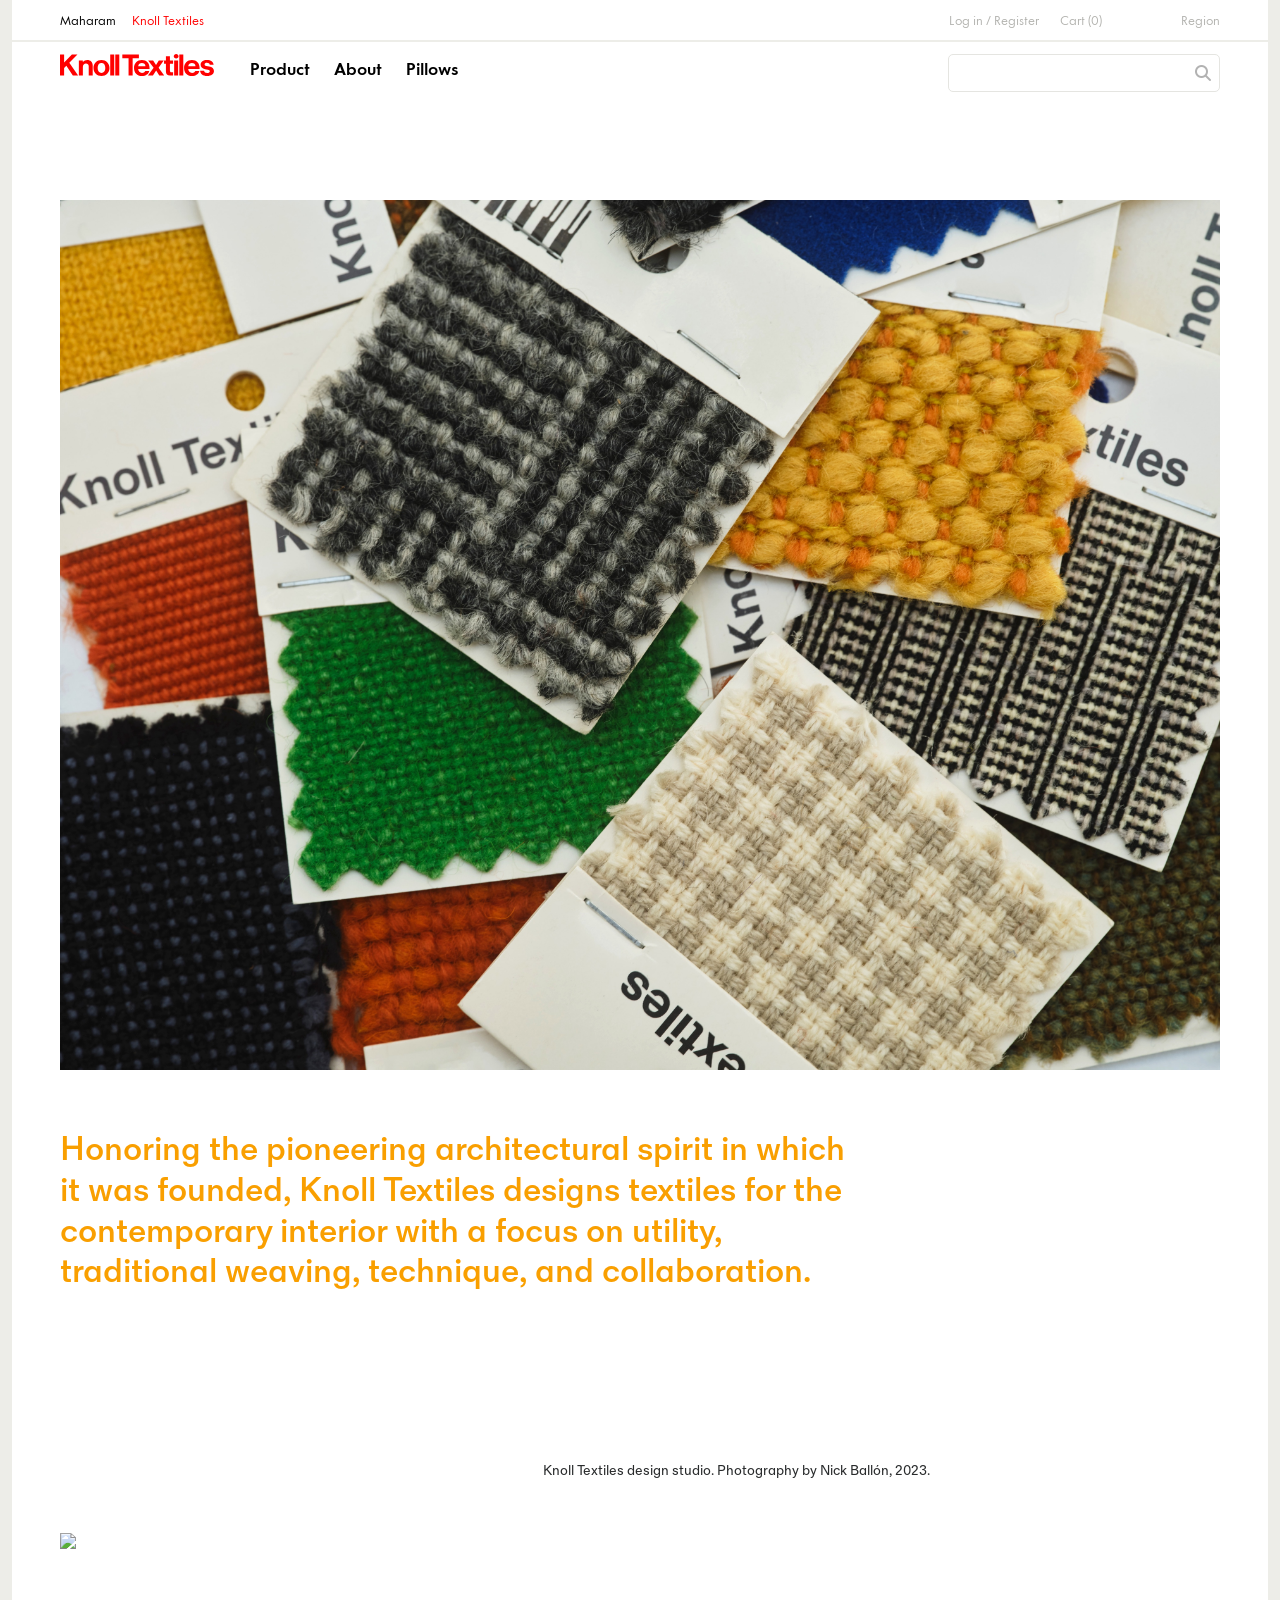
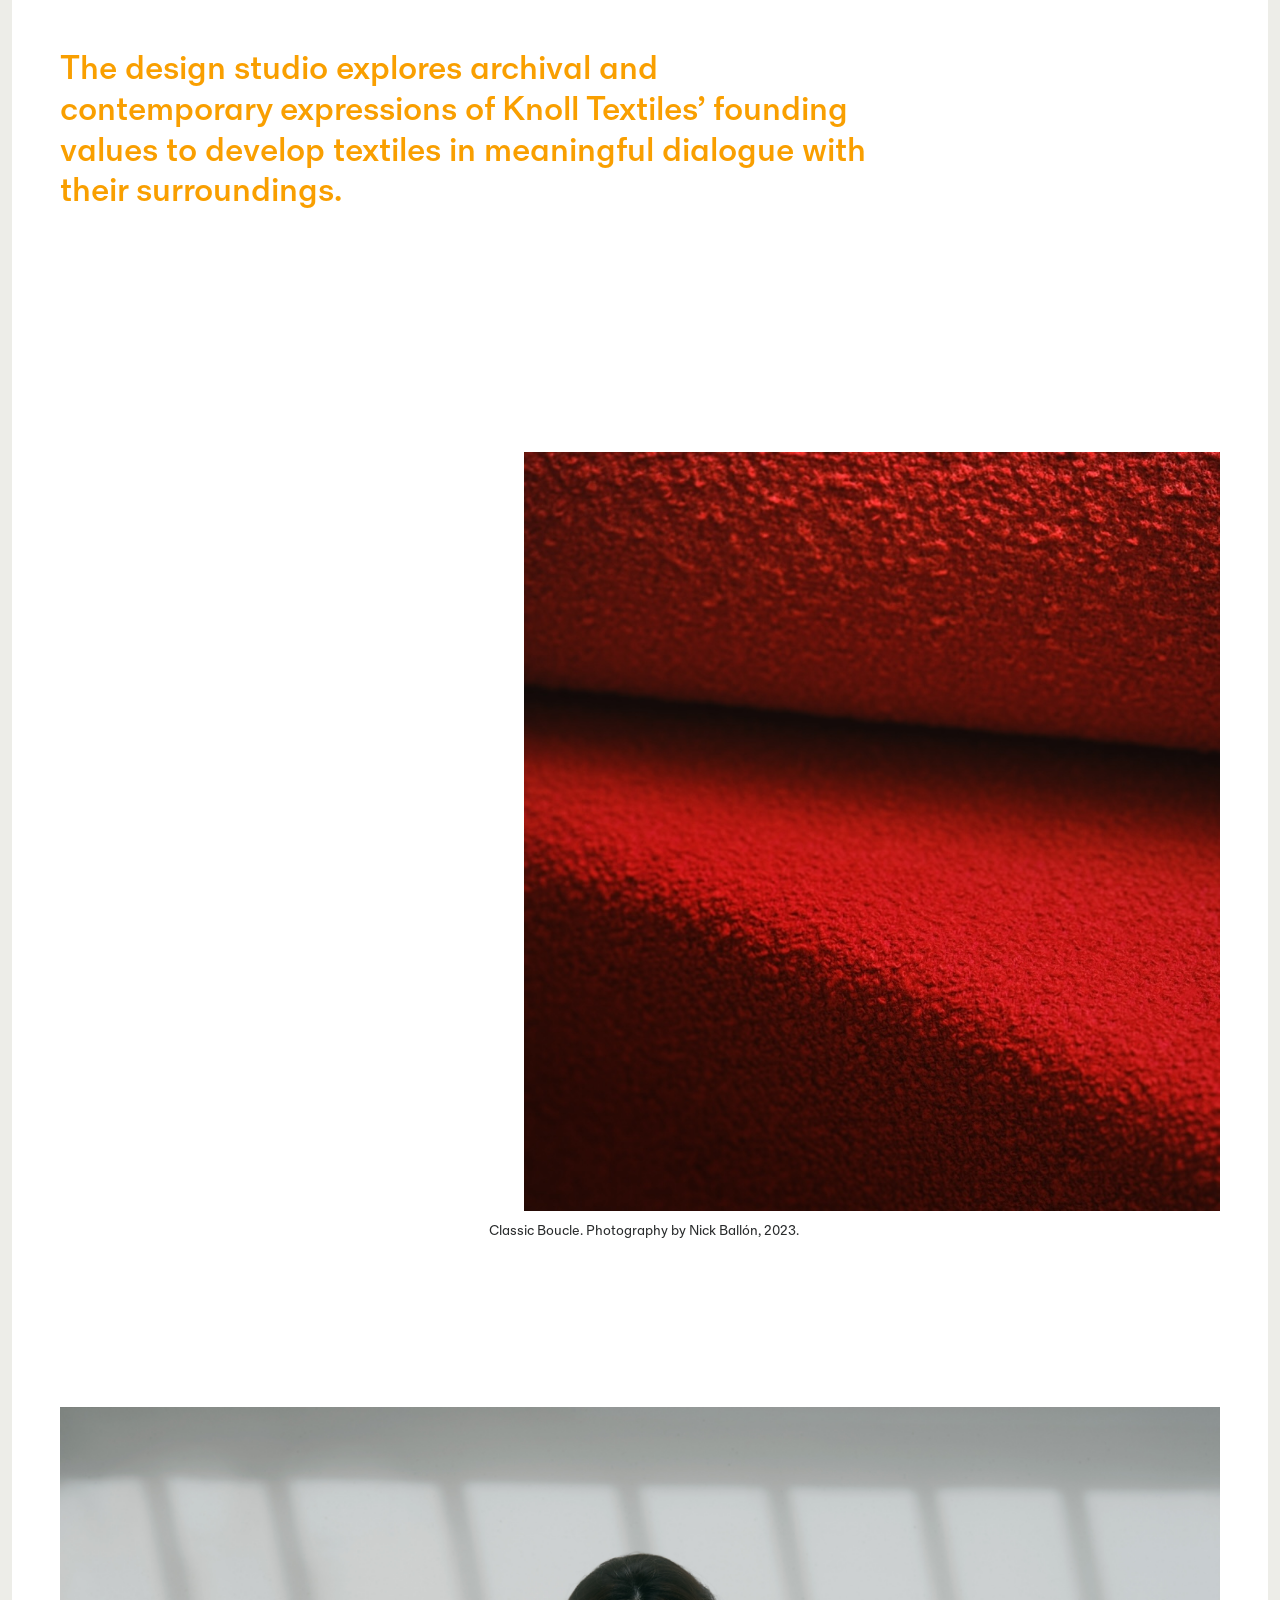
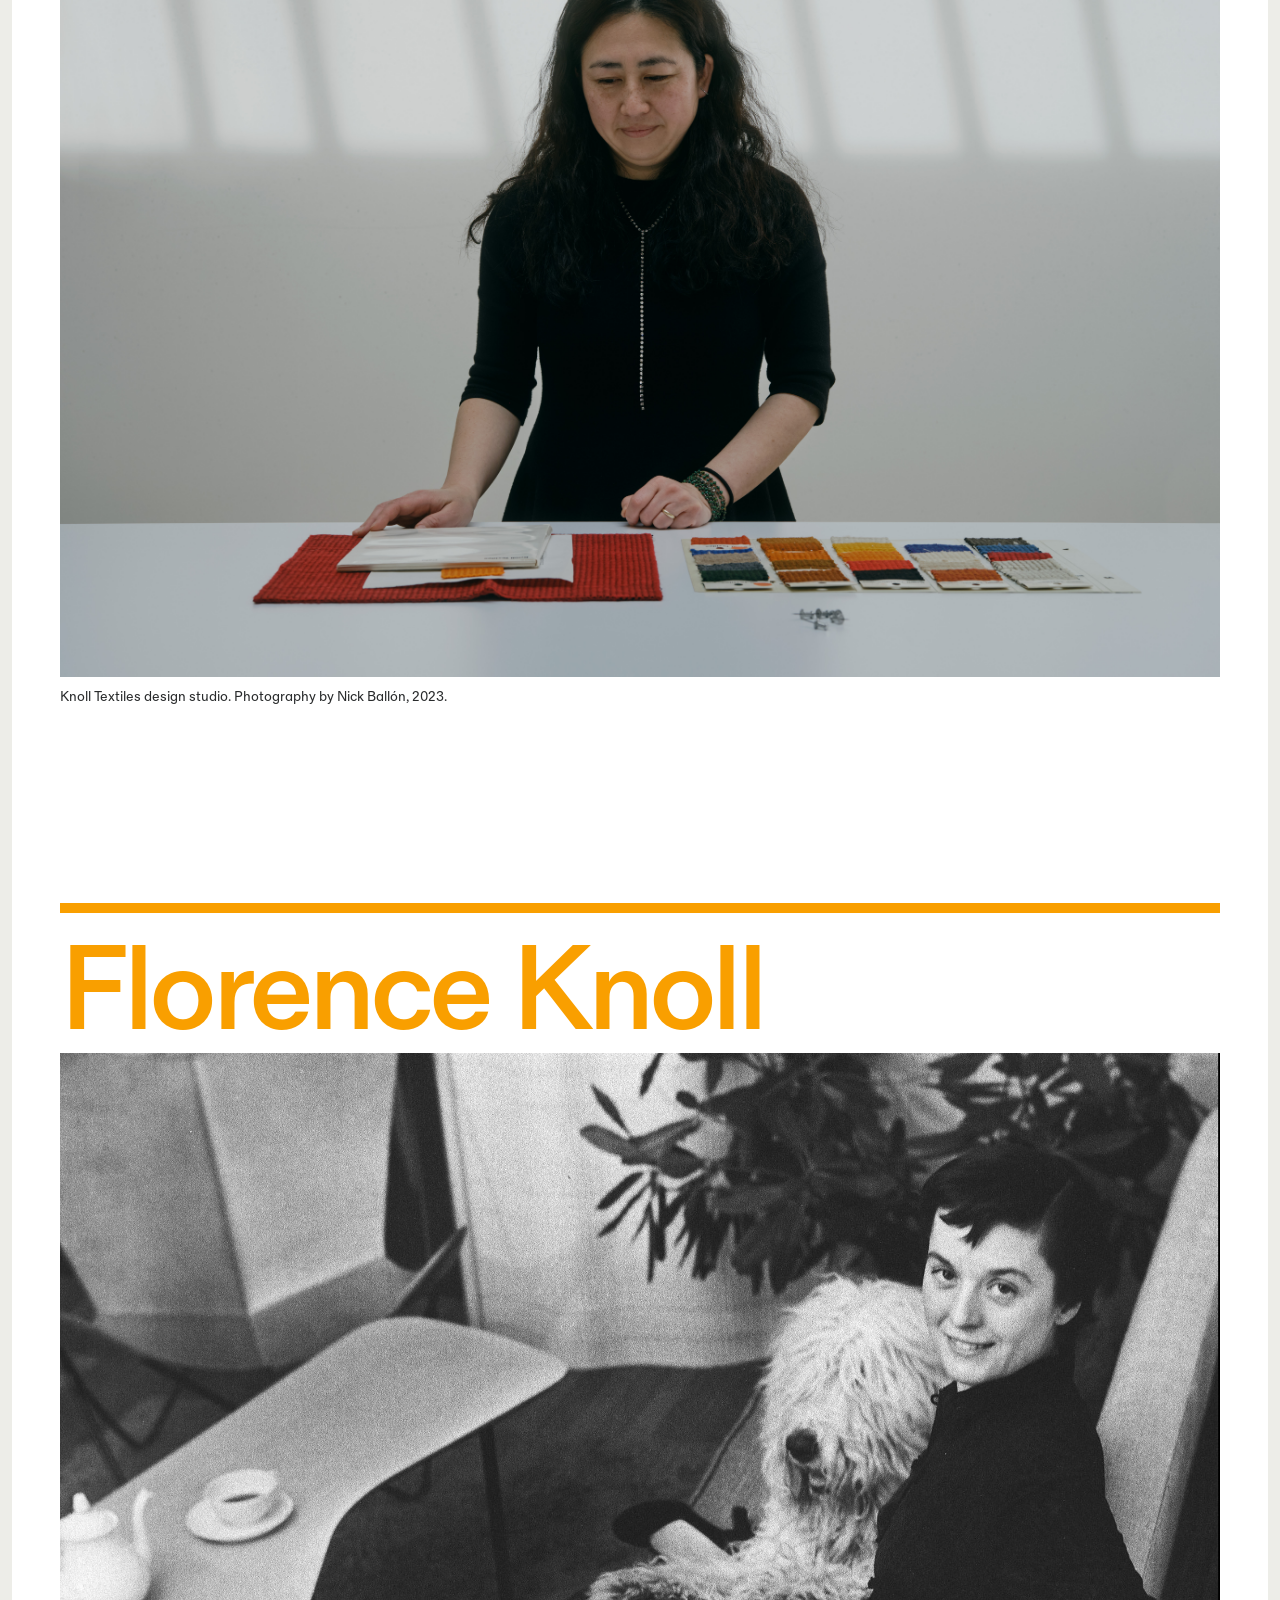
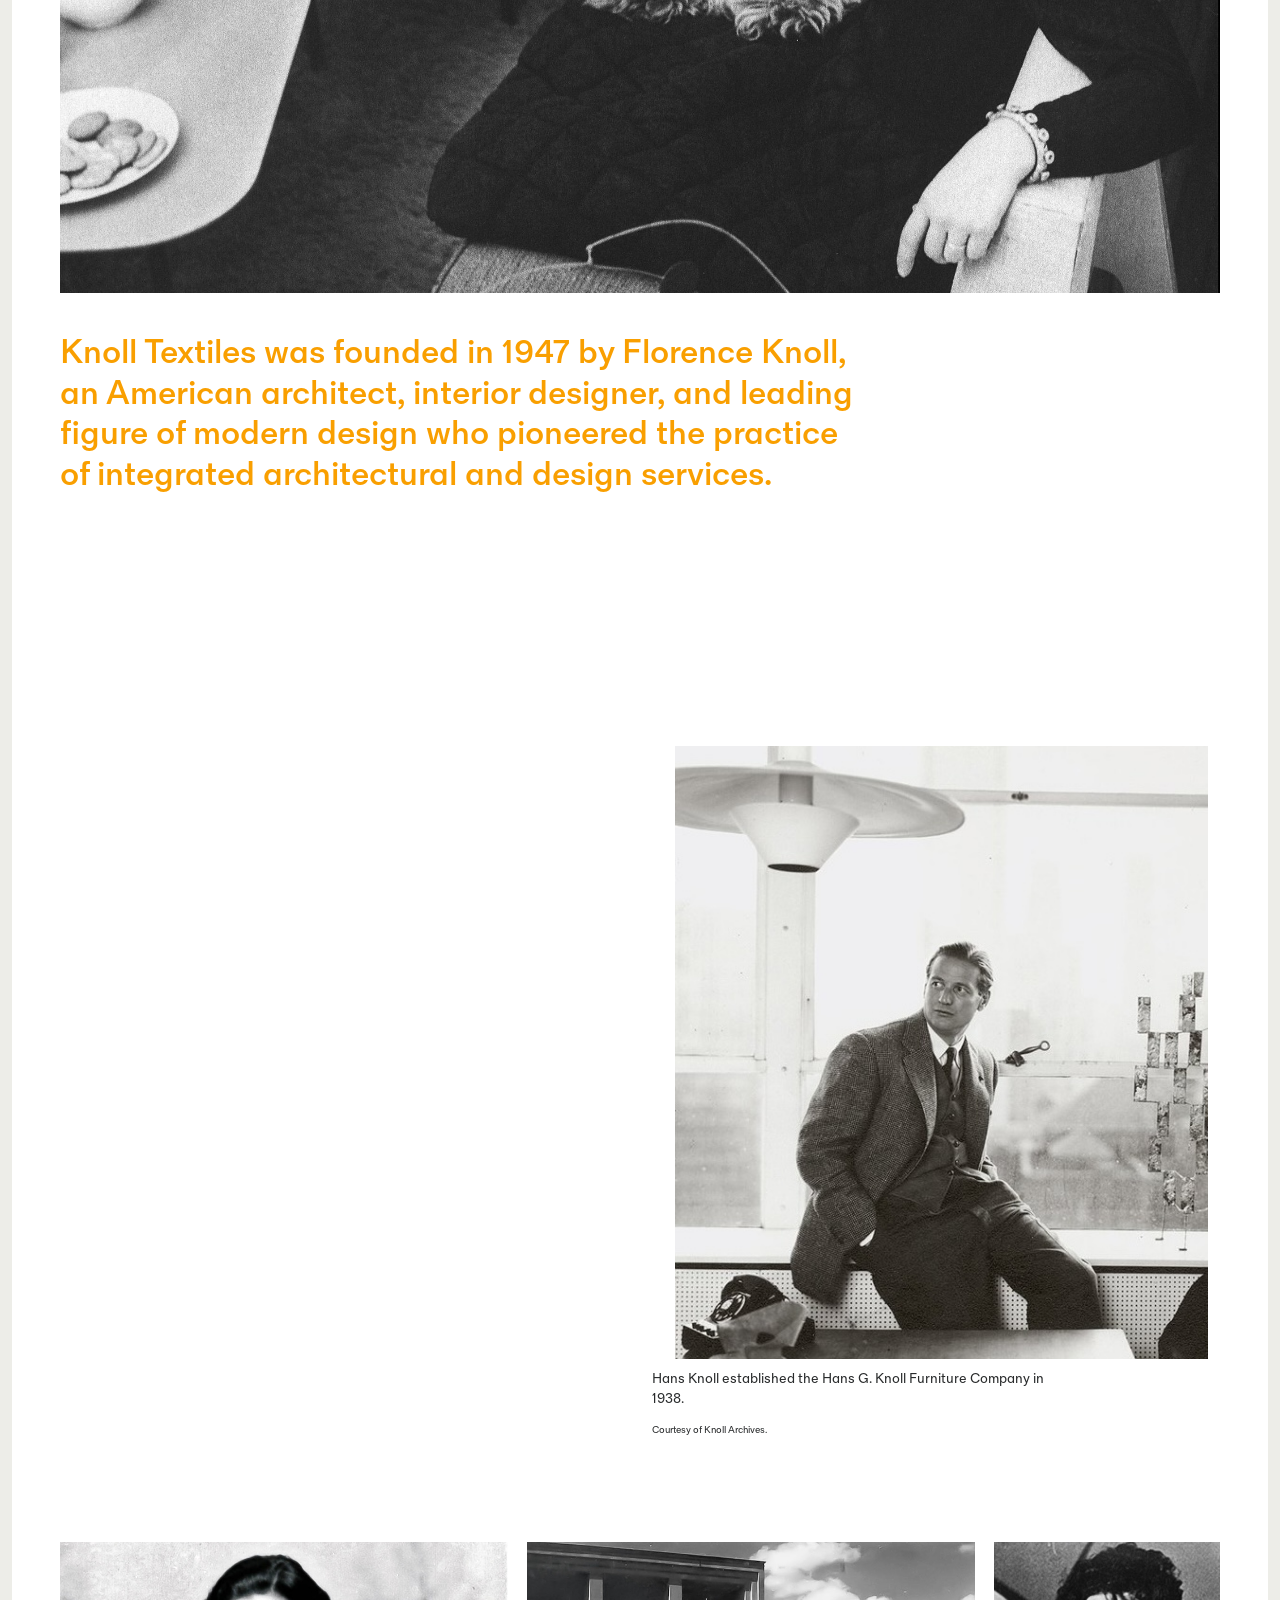
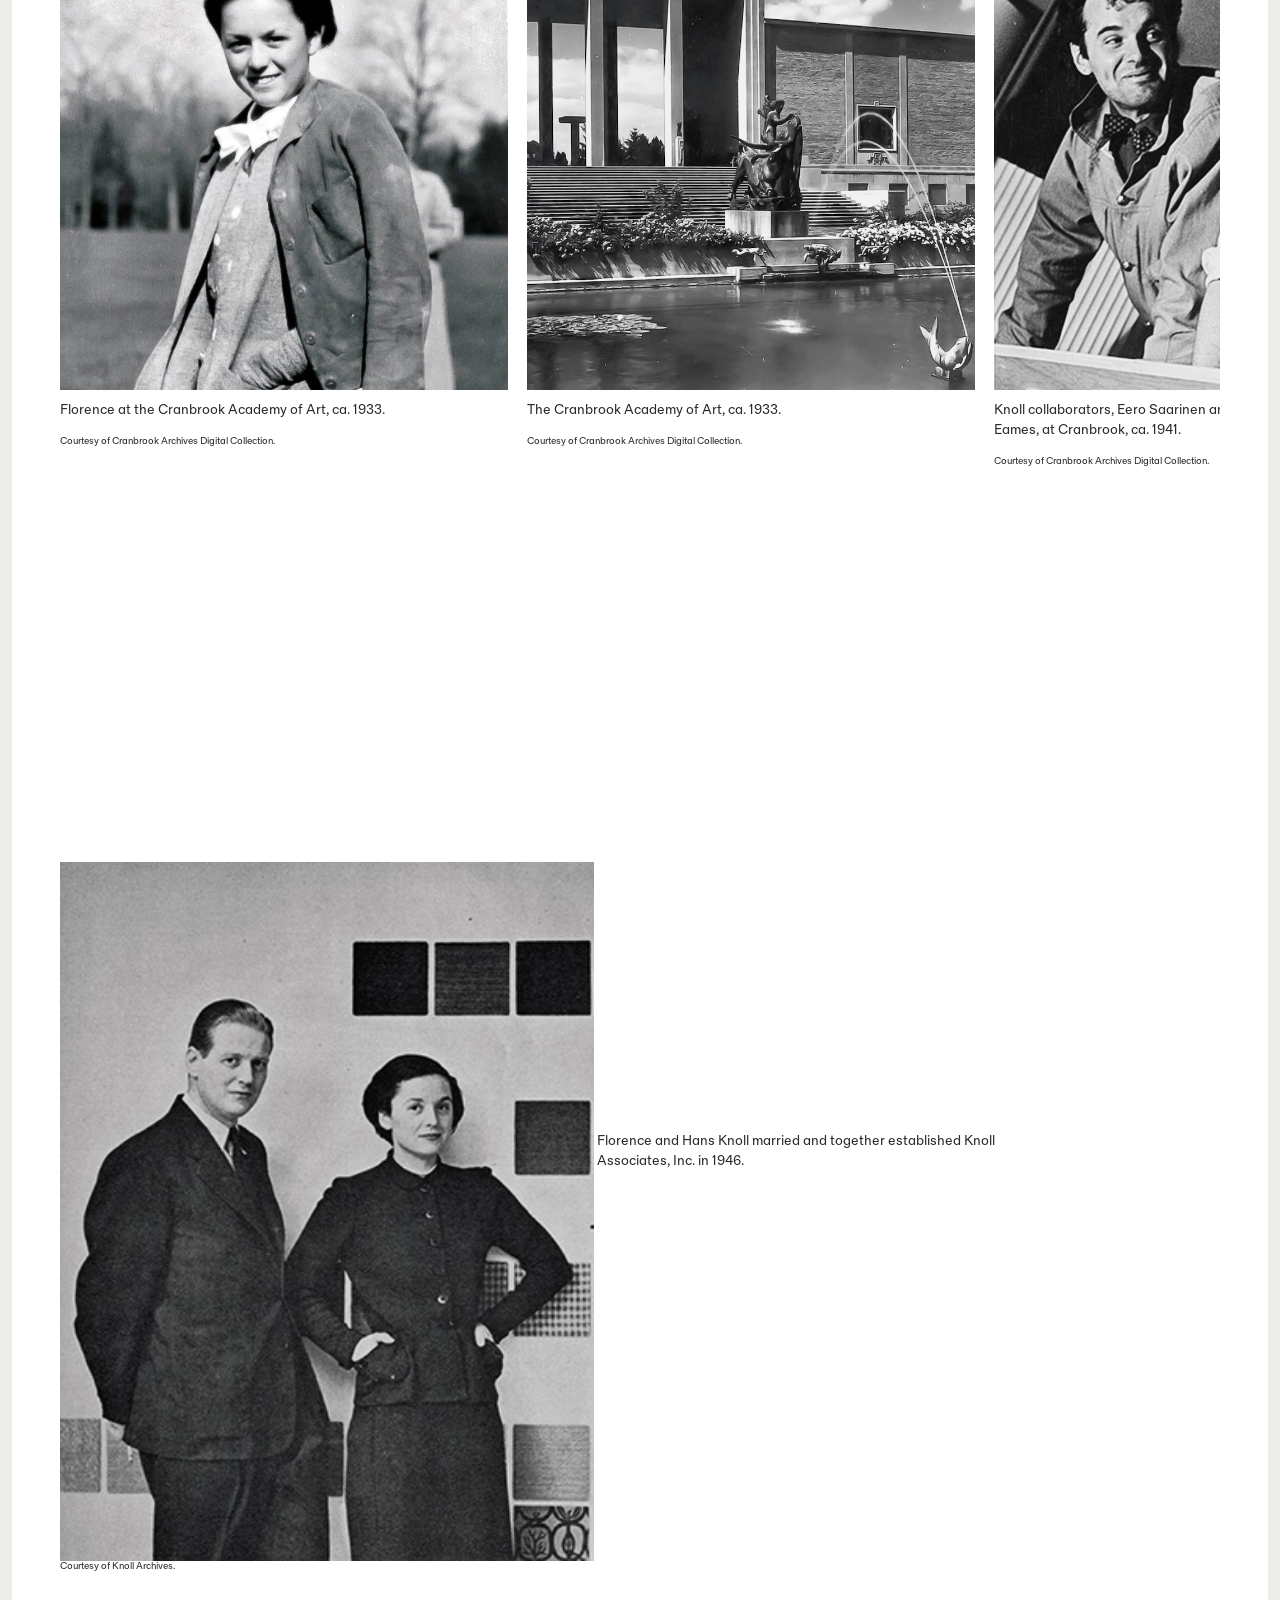
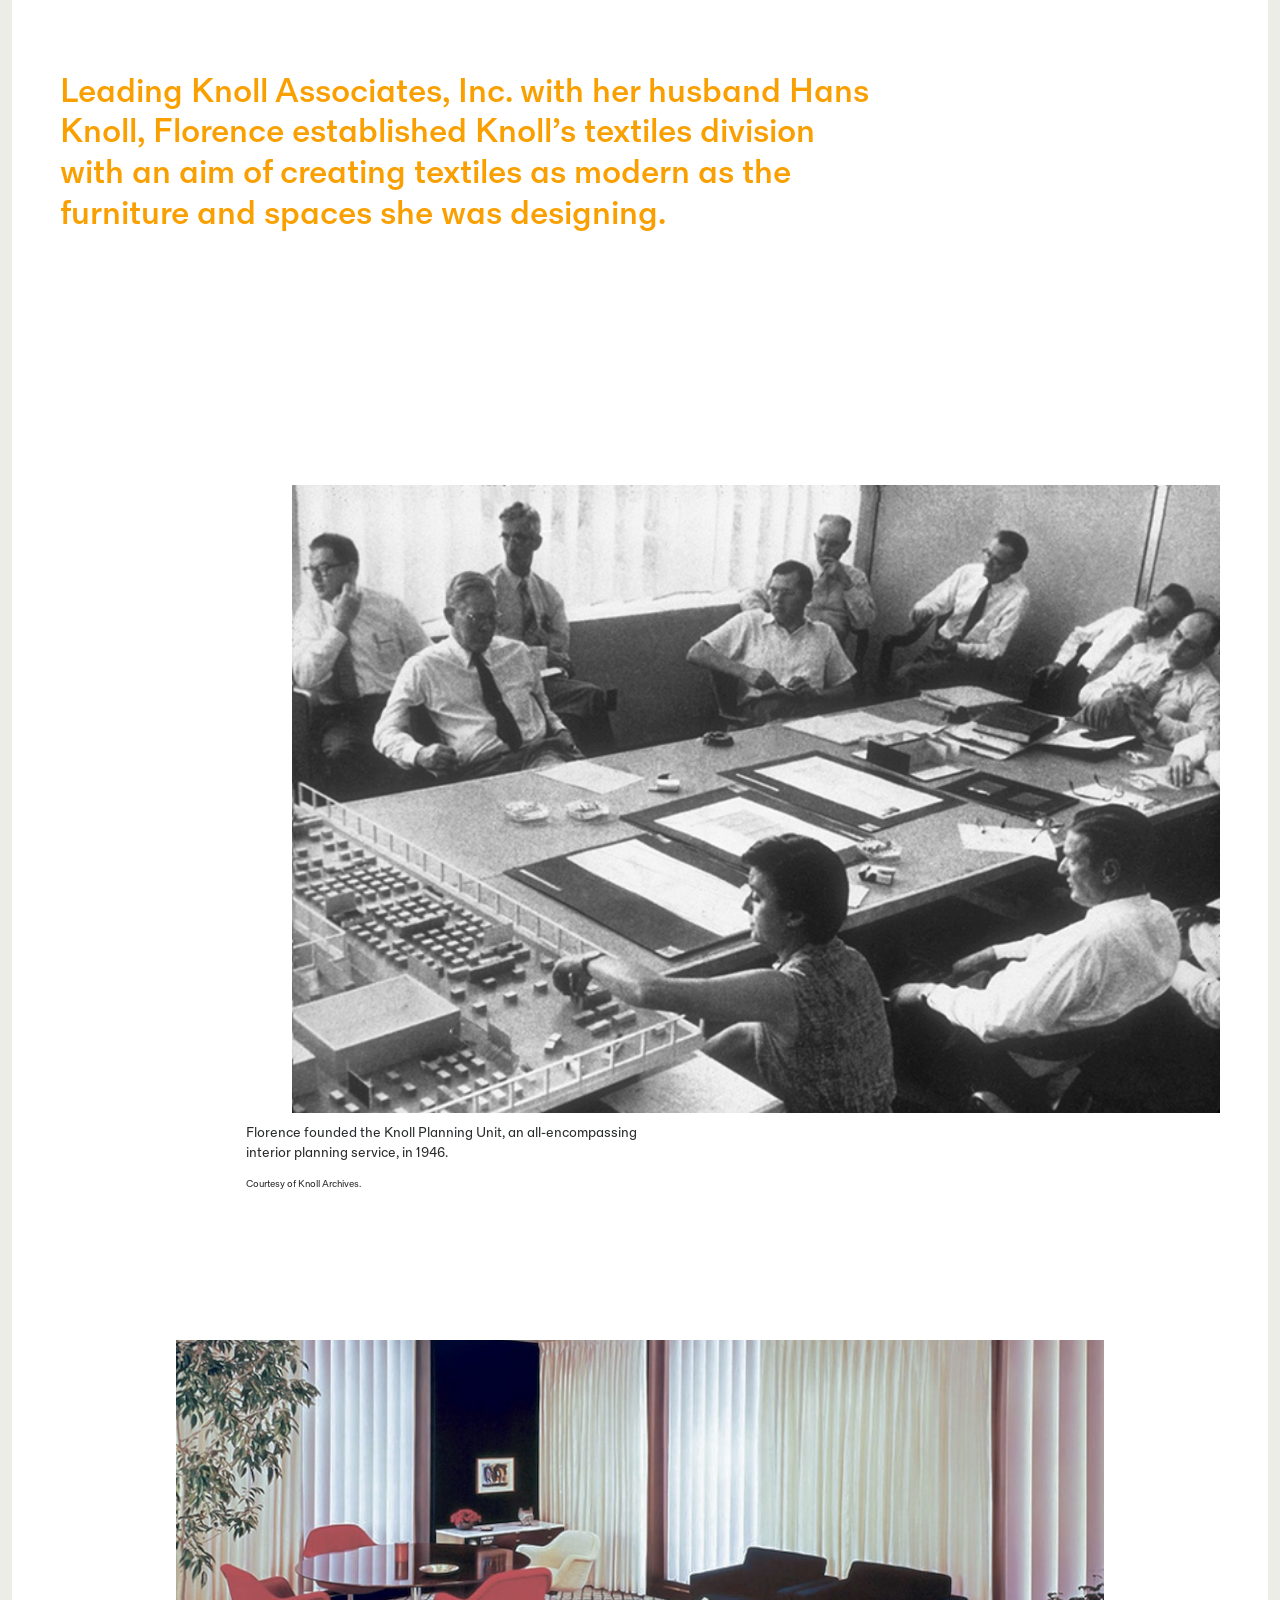
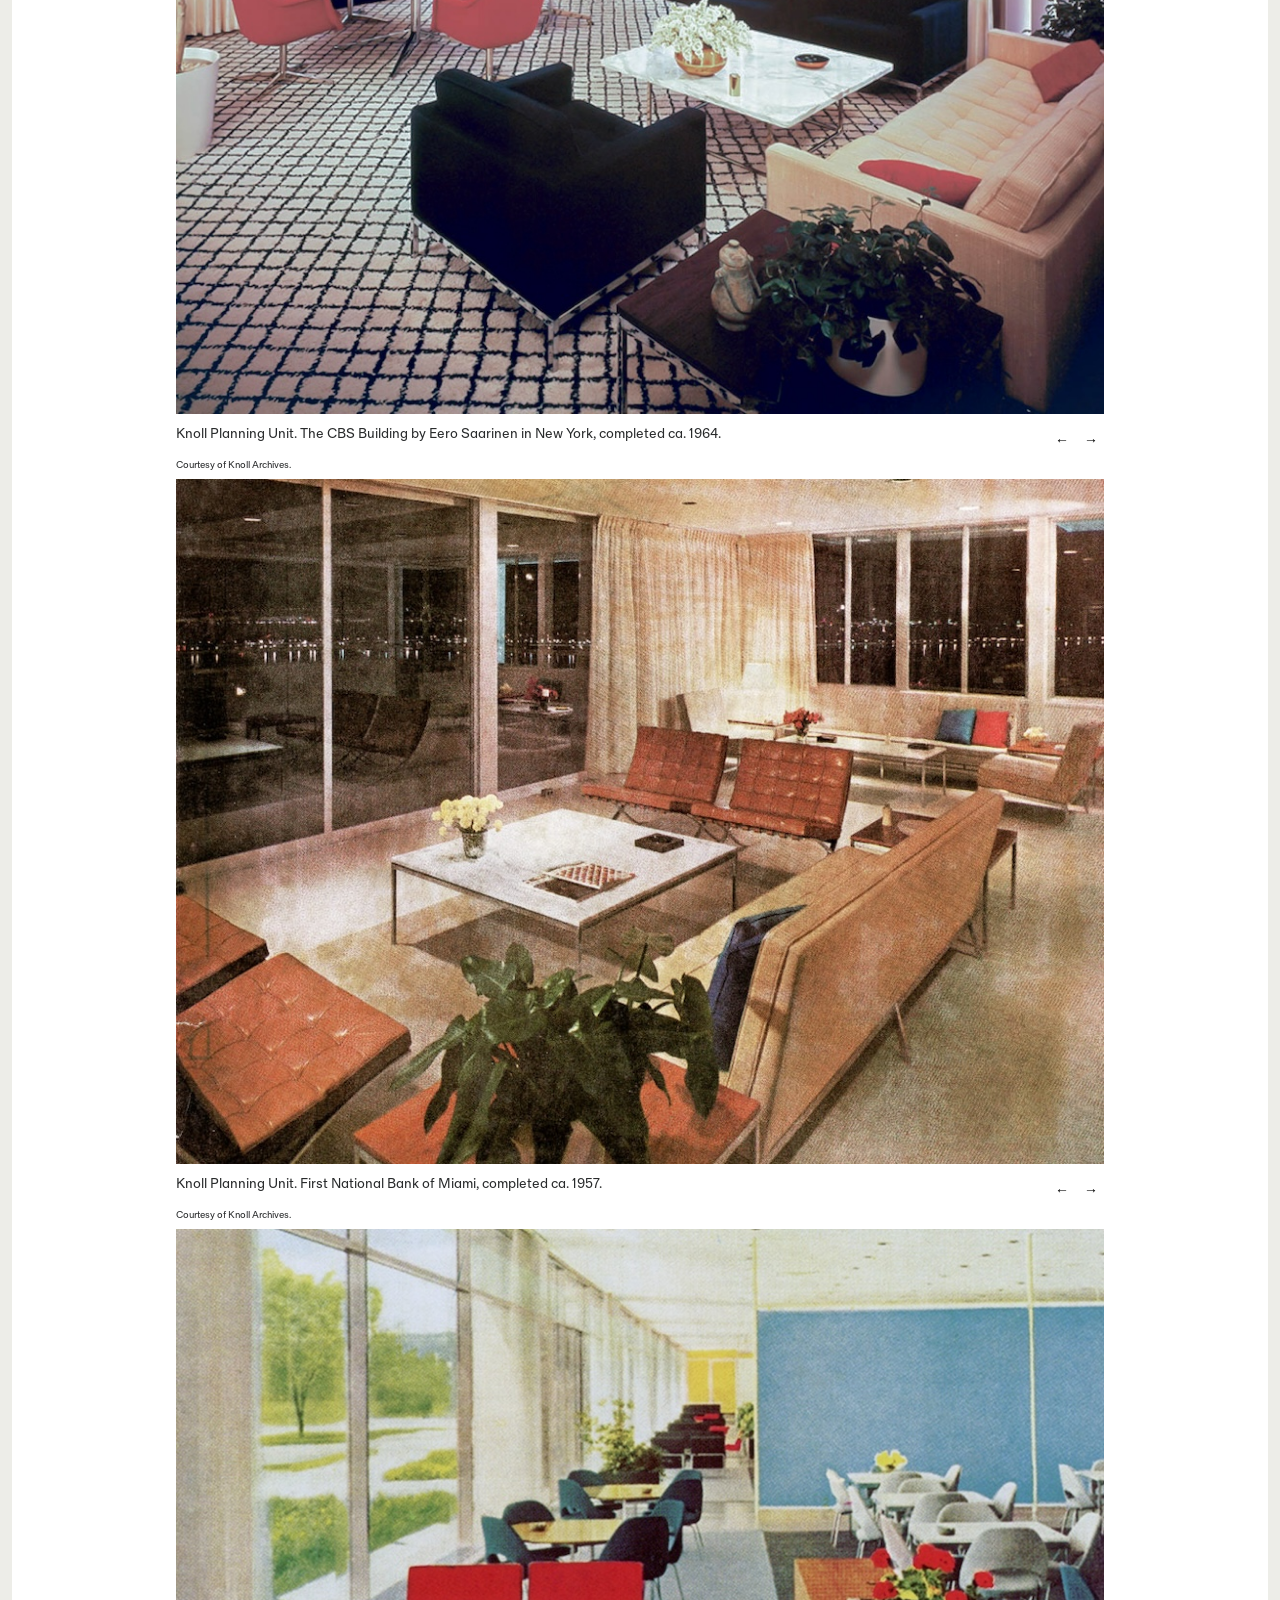
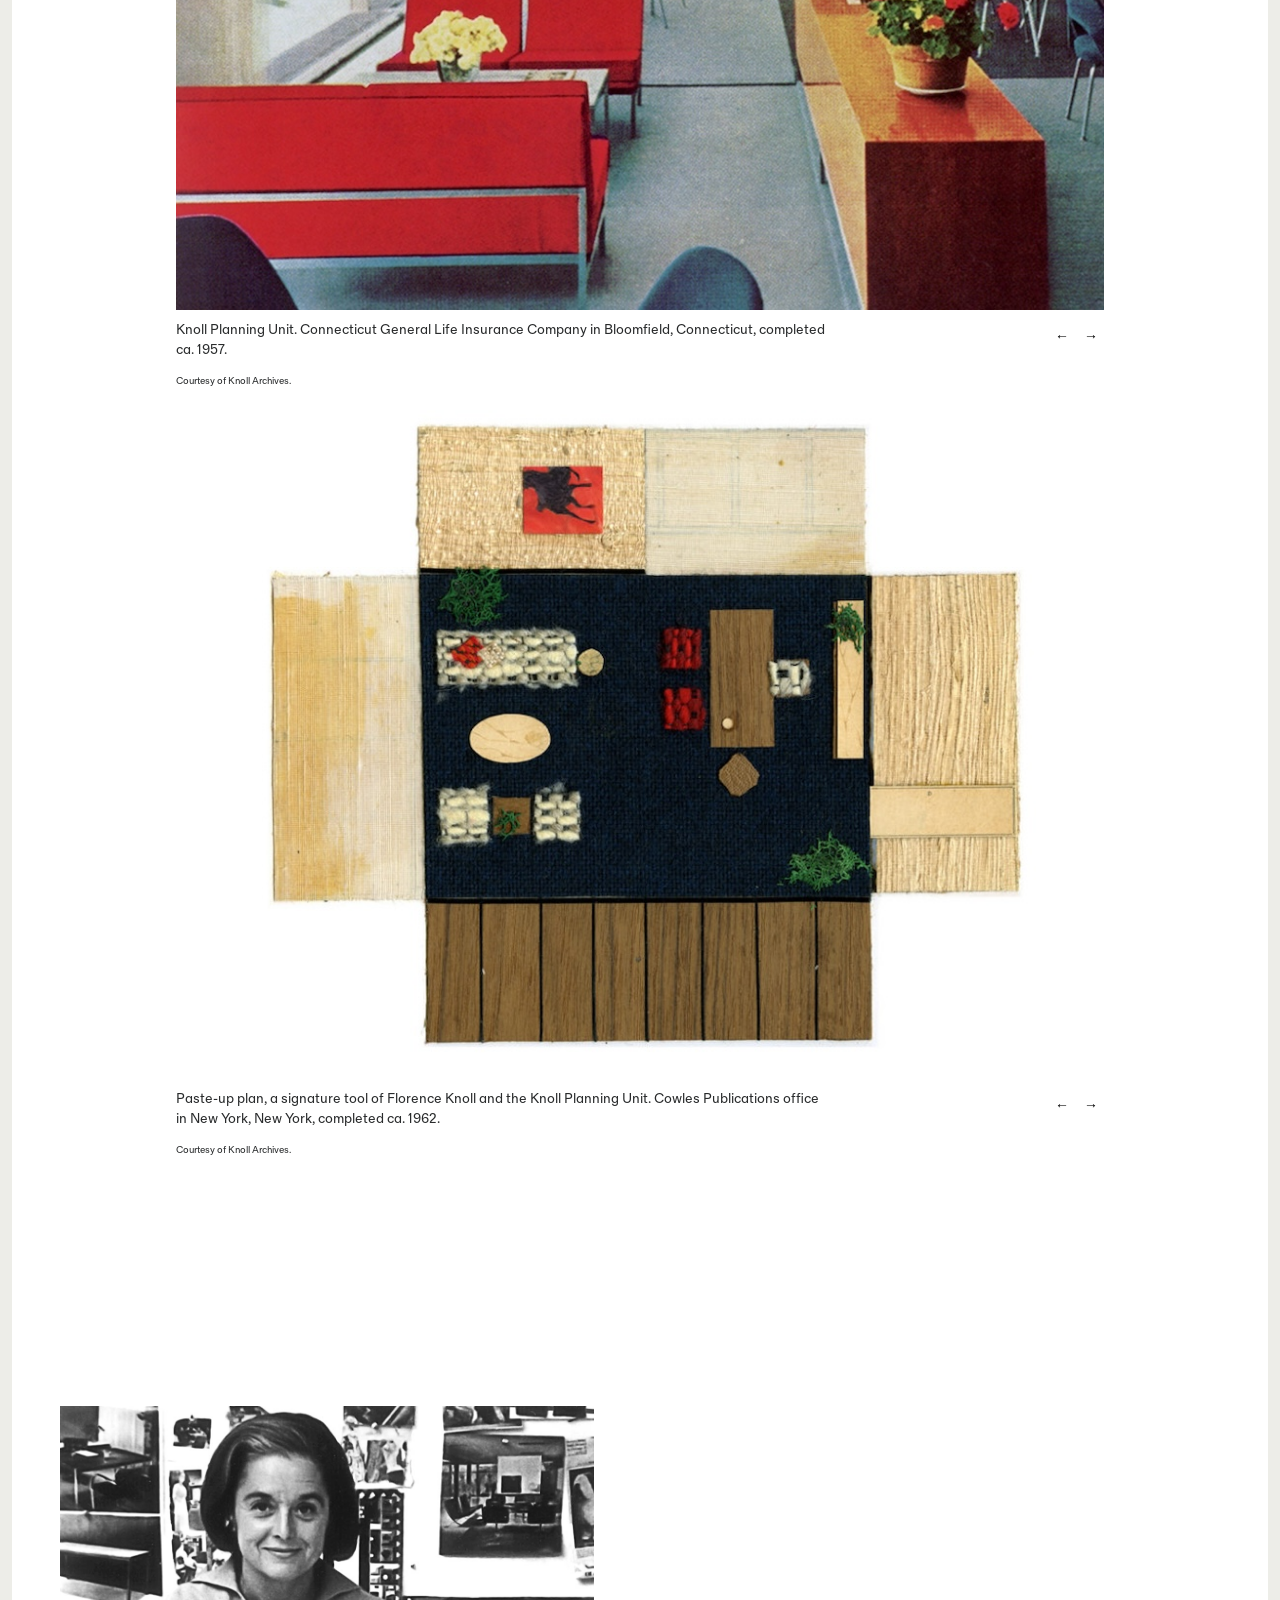
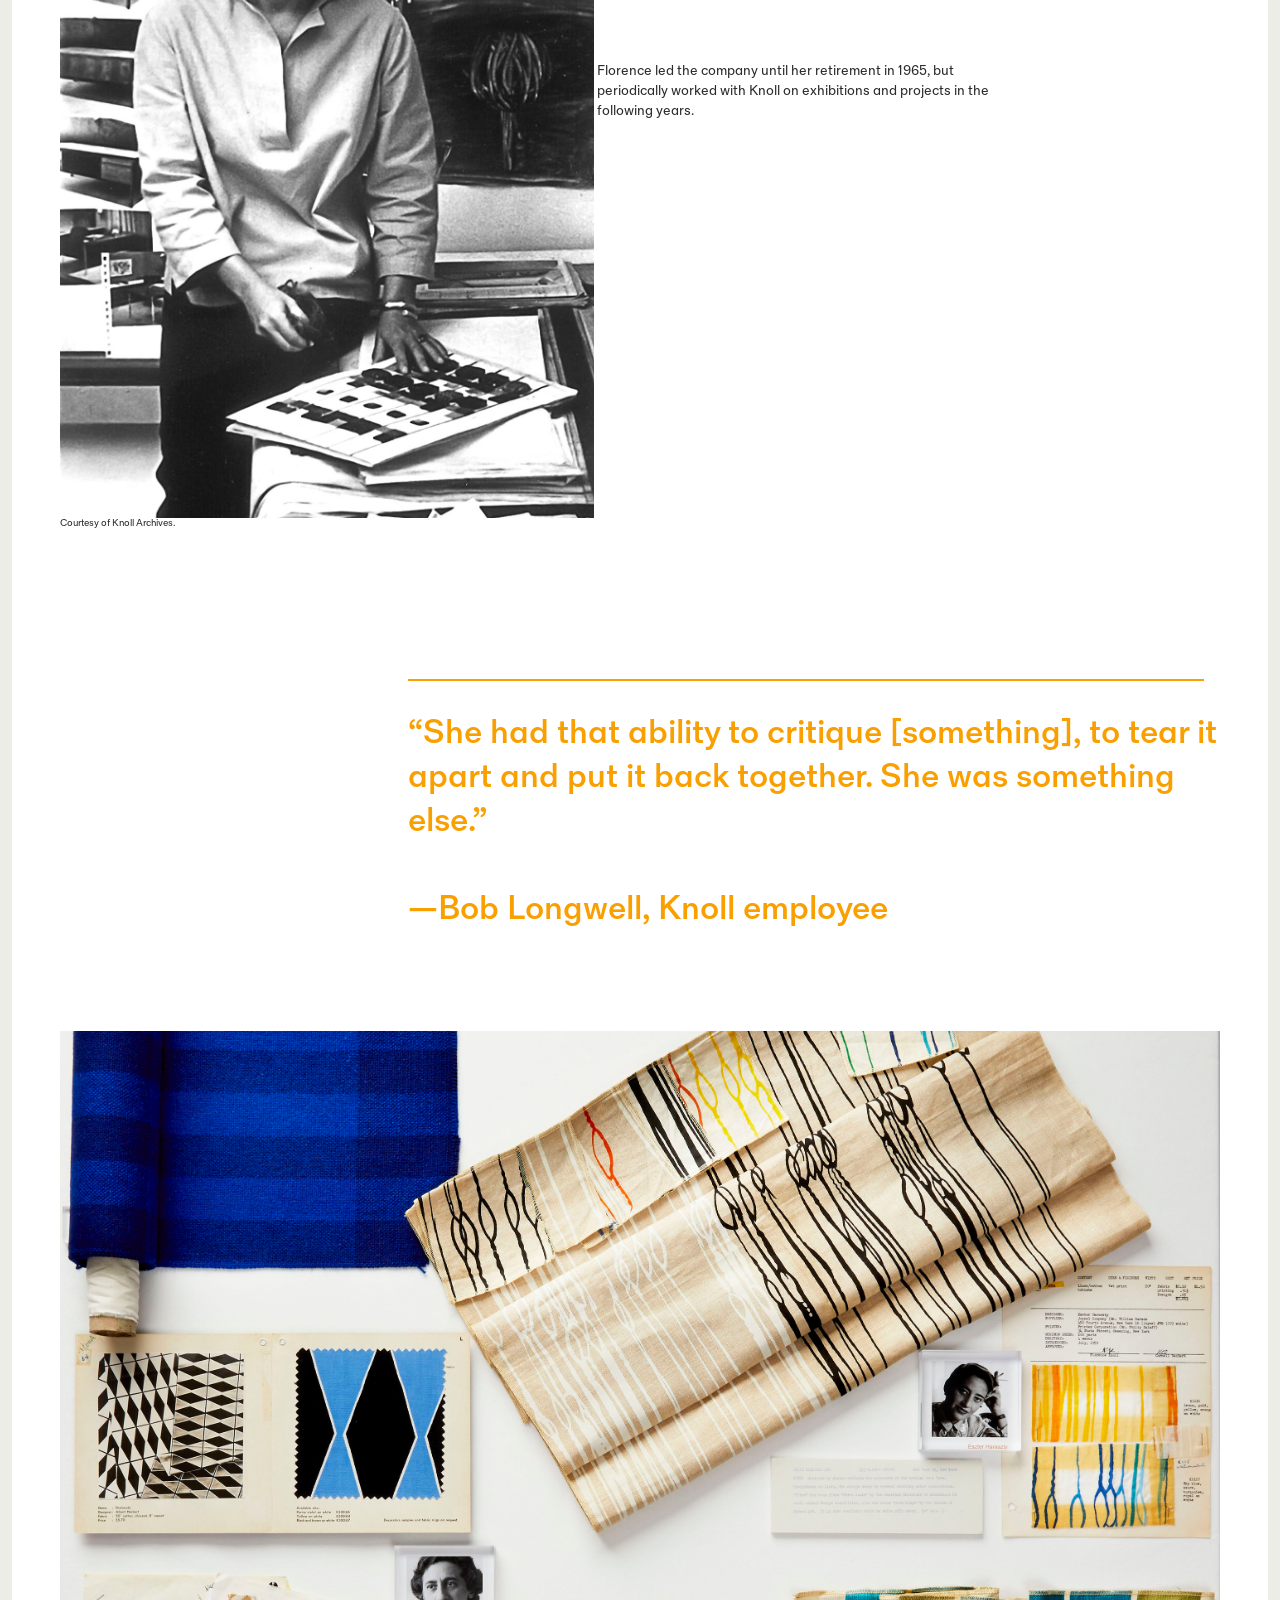
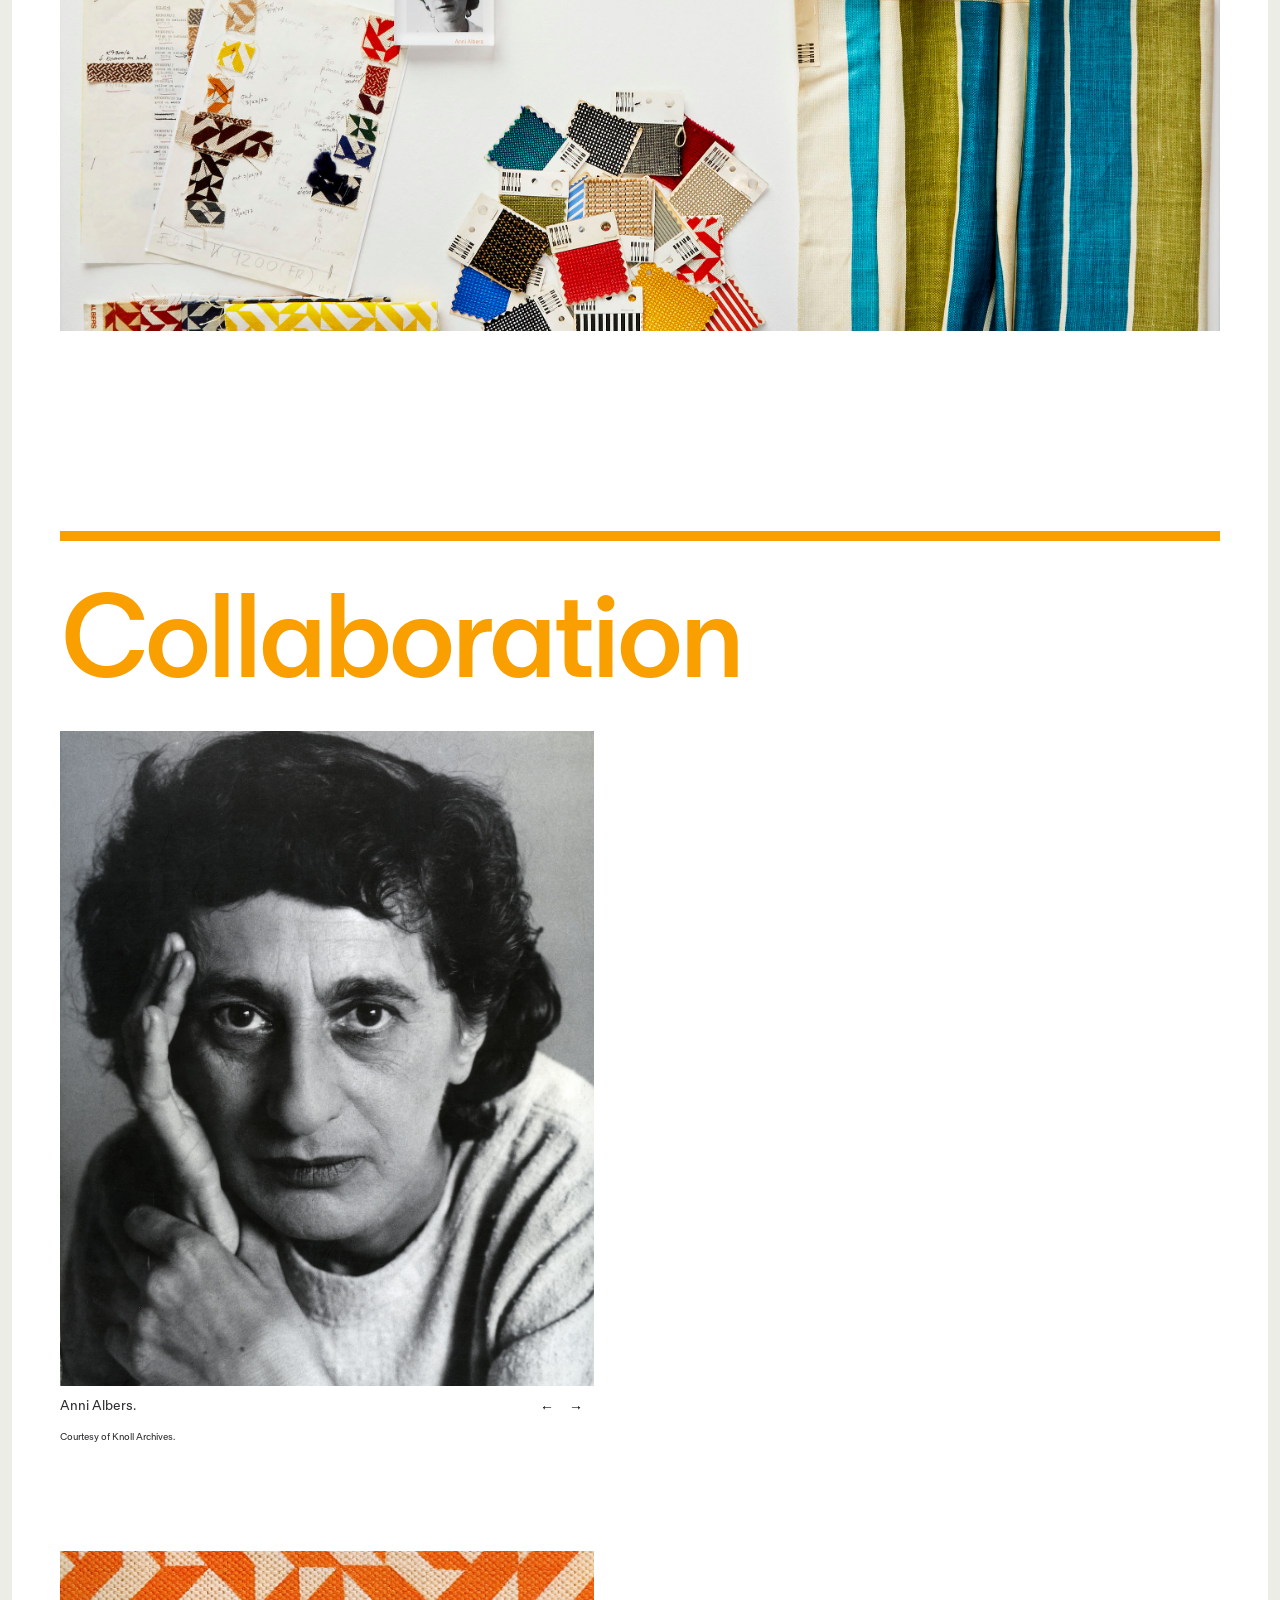
==== index.html @ 2a97f026 "removed unused images" ====
<!DOCTYPE html>
<html lang="en">
    <head>
        <title>
            Maharam | Knoll Textiles | Overview
        </title>
        <meta charset="utf-8">
        <meta name="copyright" content="Copyright 2024, Maharam">
        <meta name="description" content="Maharam offers a comprehensive collection of textiles for commercial and residential interiors.">
        <meta name="keywords" content="Maharam, Textiles, Fabrics, Wallcoverings, Privacy Curtains, Window Coverings, Drapery, Draperies, Digital Projects, Maharam Digital Projects, Panel, Wall Systems, Upholstery, Commercial, Contract, Residential, Interiors, Healthcare, Hospitality, Corporate, Collaboration, Twentieth Century, Agenda">
        <meta name="viewport" content="width=device-width, initial-scale=1, shrink-to-fit=no">
        <meta name="robots" content="follow,index">
        <meta name="revisit-after" content="3 days">
        <meta name="msapplication-config" content="none">
        <link rel="shortcut icon" type="image/x-icon" href="/assets/favicon-6a3e928cd4460befccee9ceed4ba3184356902b03182fe7743f42ec56b9c158a.ico">
        <link rel="apple-touch-icon" href="/apple-touch-icon.png">
        <link rel="icon" sizes="192x192" href="/touch-icon-192x192.png">
        <script src="js/maharam.js"></script>
        <link rel='stylesheet' href='https://cdnjs.cloudflare.com/ajax/libs/slick-carousel/1.5.8/slick-theme.min.css'>
        <link rel='stylesheet' href='https://cdnjs.cloudflare.com/ajax/libs/slick-carousel/1.5.8/slick.css'>
        <link rel="stylesheet" media="all" href="css/fonts.css">
        <link rel="stylesheet" media="all" href="css/styles.css">
        <link rel="stylesheet" media="all" href="css/overviewstyles.css">
        <meta name="csrf-param" content="authenticity_token">
        <meta name="csrf-token" content="jo8u+eXQ9c0/d7eEo5SN5uYldLFi0tyFAYqbIpPMoeiuGGX6CFRGC9j7pkqv9YtjHzwaNDSK9BIUT9v3T2wJYA==">


        <script>

        $( window ).on( "load", function() {
        	
        // Scrollto Navigation //
        $('a.scroll-to-link').click (
        function (e) {
                        /*$('a.scroll-to-link').removeClass('active');
                        $(this).addClass('active');*/
        	var targetHref = $(this).attr('href');
        	$('html, body').animate({scrollTop: $(targetHref).offset().top-18}, 1000);
            e.preventDefault();
        }
        );
        } );

        </script>
    </head>
    <body id="" class="">
        <!--<div class="banner">-->
        <!--  <span class="dismiss-banner">-->
        <!--  </span>-->
        <!--</div>-->
        <header class="core-site-header">
            <div class="hidden-md-down large-nav">
                <div class="container top-nav">
                    <ul class="nav brands">
                        <li class="nav-item">
                            <a href="maharam_home.html">Maharam</a>
                        </li><!--  <li class="nav-item" id="cart-counter">
							<a href="#">Edelman</a>
						</li> -->
                        <li class="nav-item" id="cart-counter">
                            <a class="active" href="kt_home.html">Knoll Textiles</a>
                        </li>
                    </ul>
                    <ul class="nav">
                        <li class="nav-item">
                            <span class="account-container"><a class="nav-link" href="/login">Log in / Register</a></span>
                        </li>
                        <li class="nav-item" id="cart-counter">
                            <span class="account-container"><a class="nav-link" href="/store/cart">Cart (0)</a></span>
                        </li>
                        <div class="region-container">
                            <div class="region-menu-bar">
                                Region
                            </div>
                            <div class="region-selector-container">
                                <form class="region-selector-form" action="/region_preference" accept-charset="UTF-8" method="post">
                                    <input name="utf8" type="hidden" value="✓"><input type="hidden" name="authenticity_token" value="iMvno5I7hvWDETuEmWyFRIwUeNh0zyA9zaiGNiYBnDCoXKygf781M2SdKkqVDYPBdQ0WXSKXCKrYbcbj+qE0uA==">
                                    <div>
                                        <input type="radio" name="region_preference" id="region_preference_48052" value="48052" onchange="this.form.submit()"> <label for="region_preference_48052">Asia-Pacific</label> <img class="checkmark" src="/assets/header/checkmark-5c51d8ca400715fef1e7caae5333e01bd1c8b386c004e278f649e357af771491.svg">
                                    </div>
                                    <div>
                                        <input type="radio" name="region_preference" id="region_preference_49048" value="49048" onchange="this.form.submit()"> <label for="region_preference_49048">Canada</label> <img class="checkmark" src="/assets/header/checkmark-5c51d8ca400715fef1e7caae5333e01bd1c8b386c004e278f649e357af771491.svg">
                                    </div>
                                    <div>
                                        <input type="radio" name="region_preference" id="region_preference_48051" value="48051" onchange="this.form.submit()"> <label for="region_preference_48051">Europe</label> <img class="checkmark" src="/assets/header/checkmark-5c51d8ca400715fef1e7caae5333e01bd1c8b386c004e278f649e357af771491.svg">
                                    </div>
                                    <div>
                                        <input type="radio" name="region_preference" id="region_preference_48049" value="48049" onchange="this.form.submit()" checked="checked"> <label for="region_preference_48049">US</label> <img class="checkmark" src="/assets/header/checkmark-5c51d8ca400715fef1e7caae5333e01bd1c8b386c004e278f649e357af771491.svg">
                                    </div>
                                    <div>
                                        <input type="radio" name="region_preference" id="region_preference_48048" value="48048" onchange="this.form.submit()"> <label for="region_preference_48048">Global</label> <img class="checkmark" src="/assets/header/checkmark-5c51d8ca400715fef1e7caae5333e01bd1c8b386c004e278f649e357af771491.svg">
                                    </div>
                                </form>
                            </div>
                        </div>
                    </ul>
                </div>
                <div class="container main-nav">
                    <div class="row">
                        <div class="col-9">
                            <div class="row">
                                <div class="logo-container knoll-textiles">
                                    <a class="logo" href="kt_home.html"><img src="images/Knoll-Textiles-logo-red.svg"></a>
                                </div>
                                <div class="primary-nav-wrapper">
                                    <nav id="primaryNav" aria-label="Main">
                                        <ul>
                                            <li>
                                                <span><a class="" href="/products?brand_id%5B%5D=1">Product</a> <a href="#" class='keyboard-aria' role="button" aria-label="Toggle Product Subnavigation"></a></span>
                                                <ul class="fallback" aria-expanded="false">
                                                    <li>
                                                        <a href="/products/upholstery/search?brand_id%5B%5D=1">Upholstery</a>
                                                    </li>
                                                    <li>
                                                        <a href="/products/panel/search?brand_id%5B%5D=1">Panel</a>
                                                    </li>
                                                    <li>
                                                        <a href="/products/privacy-curtain/search?brand_id%5B%5D=1">Privacy Curtain</a>
                                                    </li>
                                                    <li>
                                                        <a href="/products/window-covering/search?brand_id%5B%5D=1">Window Covering</a>
                                                    </li>
                                                    <li>
                                                        <a href="/products/wallcovering/search?brand_id%5B%5D=1">Wallcovering</a>
                                                    </li>
                                                </ul>
                                            </li>
                                            <li>
                                                <span><a class="" href="/company/overview">About</a> <a href="#" class='keyboard-aria' role="button" aria-label="Toggle Company Subnavigation"></a></span>
                                                <ul class="fallback" aria-expanded="false">
                                                    <li>
                                                        <a class="active" href="/company/overview">Overview</a>
                                                    </li>
                                                    <li>
                                                        <a class="" href="kt_collaborators.html">Collaborators</a>
                                                    </li>
                                                    <li>
                                                        <a class="" href="kt_partners.html">Partners</a>
                                                    </li>
                                                    <li>
                                                        <a class="" href="kt_environment.html">Environmental Position</a>
                                                    </li>
                                                </ul>
                                            </li>
                                            <li>
                                                <a class="" href="kt_pillows.html">Pillows</a>
                                            </li>
                                        </ul>
                                    </nav>
                                </div>
                            </div>
                        </div>
                        <div class="col-3">
                            <div class="search-global">
                                <form accept-charset="UTF-8" action="/search" autocomplete="off" method="get">
                                    <input type="text" name="query" id="query" class="auto-search-large" data-href="/global"> <input type="submit" value="&gt;" data-disable-with="&gt;">
                                    <div class="autocomplete-arrow" style="display: none;"></div>
                                    <ul class="autocomplete-options-large" data-arrow="true" style="display: none;"></ul>
                                </form>
                            </div>
                        </div>
                    </div>
                </div>
            </div>
            <div class="hidden-lg-up small-nav">
                <div class="container main-nav">
                    <nav class="navbar navbar-toggleable-md navbar-light">
                        <a href="/">
                        <div class="logo-container maharam">
                            <img class="logo" src="/assets/header/maharam_logo-e64ec9145ec67f6b7263bc650f56140575fc7bfa629b5876ff049e1d47f8e5f0.svg">
                        </div></a>
                        <div class="navbar-toggler-right">
                            <div class="navbar-image-container">
                                <button aria-controls="navbar-search" aria-expanded="false" aria-label="Toggle navigation" class="navbar-toggler navbar-toggler-search collapsed" data-target="#navbar-search" data-toggle="collapse" type="button"><img src="/assets/header/search-ee6158de031b31ac124ff1e7e24a7a581c3cb7c8c28cf3f3f423a2fc713a746c.svg"></button>
                            </div>
                            <div class="navbar-image-container">
                                <button aria-controls="navbar-menu" aria-expanded="false" aria-label="Toggle navigation" class="navbar-toggler navbar-toggler-menu collapsed" data-target="#navbar-menu" data-toggle="collapse" type="button"><img src="/assets/header/menu-dddb696031eba45a7ad84e64a32c5e1c015d9e66fce133ea8dbbab77bf436cf3.svg"></button>
                            </div>
                        </div>
                        <div class="collapse navbar-collapse" id="navbar-search">
                            <form accept-charset="UTF-8" action="/search" autocomplete="off" method="get">
                                <input type="submit" value="&gt;" data-disable-with="&gt;"> <input type="text" name="query" id="query" class="auto-search-small" data-href="/global" placeholder="Search">
                            </form>
                            <ul class="autocomplete-options-small" data-arrow="true" style="display: none;"></ul>
                        </div>
                        <div class="collapse navbar-collapse" id="navbar-menu">
                            <ul class="navbar-nav mr-auto">
                                <li class="nav-item">
                                    <div class="nav-link sub-nav-toggler collapsed" data-target="#navbar-product-submenu" data-toggle="collapse">
                                        Product <img>
                                    </div>
                                </li>
                                <li class="sub-nav-items sub-nav-items-mobile collapse navbar-collapse" id="navbar-product-submenu">
                                    <ul>
                                        <li class="nav-item">
                                            <a class="nav-link" href="/products">All Products</a>
                                        </li>
                                        <li class="nav-item">
                                            <a class="nav-link" href="/products/upholstery/search">Upholstery</a>
                                        </li>
                                        <li class="nav-item">
                                            <a class="nav-link" href="/products/wallcovering/search">Wallcovering</a>
                                        </li>
                                        <li class="nav-item">
                                            <a class="nav-link" href="/products/panel/search">Panel</a>
                                        </li>
                                        <li class="nav-item">
                                            <a class="nav-link" href="/products/privacy-curtain/search">Privacy Curtain</a>
                                        </li>
                                        <li class="nav-item">
                                            <a class="nav-link" href="/products/window-covering/search">Window Covering</a>
                                        </li>
                                    </ul>
                                </li>
                                <li class="nav-item">
                                    <div class="nav-link sub-nav-toggler collapsed" data-target="#navbar-company-submenu" data-toggle="collapse">
                                        Company <img>
                                    </div>
                                </li>
                                <li class="sub-nav-items sub-nav-items-mobile collapse navbar-collapse" id="navbar-company-submenu">
                                    <ul>
                                        <li class="nav-item">
                                            <a class="nav-link" href="/company/overview">Overview</a>
                                        </li>
                                        <li class="nav-item">
                                            <a class="nav-link active" href="/collaborators">Collaborators</a>
                                        </li>
                                        <li class="nav-item">
                                            <a class="nav-link" href="/company/partners">Partners</a>
                                        </li>
                                        <li class="nav-item">
                                            <a class="nav-link" href="/company/locations">Locations</a>
                                        </li>
                                        <li class="nav-item">
                                            <a class="nav-link" href="/company/environmental_position">Environmental Position</a>
                                        </li>
                                    </ul>
                                </li>
                                <li class="nav-item">
                                    <a class="nav-link" href="/shop">Shop</a>
                                </li>
                                <li class="nav-item">
                                    <div class="nav-link sub-nav-toggler collapsed" data-target="#navbar-region-submenu" data-toggle="collapse">
                                        Region <img>
                                    </div>
                                </li>
                                <li class="sub-nav-items collapse navbar-collapse" id="navbar-region-submenu">
                                    <form class="region-selector-form" action="/region_preference" accept-charset="UTF-8" method="post">
                                        <input name="utf8" type="hidden" value="✓"><input type="hidden" name="authenticity_token" value="VajXDnQ+wrtF+TSutG856sy/qnCZ4yVLGF/JQ+SIR+J1P5wNmbpxfaJ1JWC4Dj9vNabE9c+7DdwNmomWOCjvag==">
                                        <ul>
                                            <li class="nav-item">
                                                <input type="radio" name="region_preference" id="region_preference_48052" value="48052" onchange="this.form.submit()"> <label for="region_preference_48052">Asia-Pacific</label>
                                            </li>
                                            <li class="nav-item">
                                                <input type="radio" name="region_preference" id="region_preference_49048" value="49048" onchange="this.form.submit()"> <label for="region_preference_49048">Canada</label>
                                            </li>
                                            <li class="nav-item">
                                                <input type="radio" name="region_preference" id="region_preference_48051" value="48051" onchange="this.form.submit()"> <label for="region_preference_48051">Europe</label>
                                            </li>
                                            <li class="nav-item">
                                                <input type="radio" name="region_preference" id="region_preference_48049" value="48049" onchange="this.form.submit()" checked="checked"> <label for="region_preference_48049">US</label>
                                            </li>
                                            <li class="nav-item">
                                                <input type="radio" name="region_preference" id="region_preference_48048" value="48048" onchange="this.form.submit()"> <label for="region_preference_48048">Global</label>
                                            </li>
                                        </ul>
                                    </form>
                                </li>
                                <li class="nav-item nav-item--regular">
                                    <a class="nav-link" href="/login">Log in / Register</a>
                                </li>
                                <li class="nav-item nav-item--regular">
                                    <a class="nav-link" href="/store/cart">Cart (0)</a>
                                </li>
                            </ul>
                        </div>
                    </nav>
                </div>
                <div class="container" style="padding: 0">
                    <div id="page-overlay"></div>
                </div>
            </div>
        </header>
        <div class="container kt" id="page">
            
              
            
            <div class="companyoverview">
               
                <img id="fullwidth" style="margin-top: 0 !important;" src="./images/ballon_4_new.jpg">


                <div id="reveal-callout" class="callout-text" style="margin-top: 60px;">
                    Honoring the pioneering architectural spirit in which it was founded, Knoll Textiles designs textiles for the contemporary interior with a focus on utility, traditional weaving, technique, and collaboration.  
                </div>
                <img id="medium-img-left" class="parallaxImage reveal-image" src="./images/ballon_2.jpg">
                <p id="caption">Knoll Textiles design studio. Photography by Nick Ballón, 2023.</p>
                <div id="reveal-callout" class="callout-text">
                    The design studio explores archival and contemporary expressions of Knoll Textiles’ founding values to develop textiles in meaningful dialogue with their surroundings.
                </div>

                <img id="medium-img-right" class="parallaxImage reveal-image" src="./images/ballon_3.jpg">
            <p id="caption" style="margin-left: 37%;">Classic Boucle. Photography by Nick Ballón, 2023. </p>
               

                <div id="full-width">
                    <img  id="full-width-img" class="parallaxImage reveal-image" src="./images/ballon_1.jpg">
                    <p id="caption">Knoll Textiles design studio. Photography by Nick Ballón, 2023. 
                    </p>
                </div>

                <div id="section-header" style="margin-top: 20vh; margin-bottom: -200px;">
                    <div id="full-width-rule"></div>
                    <h2 id="section-title" style="margin-top: 70px; margin-bottom: 120px;">Florence Knoll</h2>
                </div>

                <div id="full-width">
                    <img id="full-width-img" class="parallaxImage reveal-image" src="./images/florence_knoll.jpg" style="margin-top: 0px !important;">
                </div>

                <div id="reveal-callout" class="callout-text" style="margin-top: 40px;">
                    Knoll Textiles was founded in 1947 by Florence Knoll, an American architect, interior designer, and leading figure of modern design who pioneered the practice of integrated architectural and design services. 
                </div>

               
                    
                    <img id="right-half-img" class="parallaxImage reveal-image" src="./images/hans_knoll.jpg">
                    <p id="caption-right">Hans Knoll established the Hans G. Knoll Furniture Company in 1938.<h6 style="margin-left: 51%;">Courtesy of Knoll Archives.</h6></p>
                    
        
         

                <script src='https://cdnjs.cloudflare.com/ajax/libs/ScrollMagic/2.0.7/ScrollMagic.min.js'></script>
                <script src='https://cdnjs.cloudflare.com/ajax/libs/ScrollMagic/2.0.7/plugins/animation.gsap.min.js'></script>
                <script src='https://cdnjs.cloudflare.com/ajax/libs/gsap/3.9.1/gsap.min.js'></script>

                <div id="scroll-container">
                <div id="scroll-seemore">
                   
                </div>
                
                <div id="horizontal-img-scroll">
                    
                <div>
                <img src="./images/c3_p.jpg">
                <p id="caption" style="width: 70% !important;">Florence at the Cranbrook Academy of Art, ca. 1933.<br><h6>Courtesy of Cranbrook Archives Digital Collection.</h6></p>
                </div>
                <div>
                <img src="./images/c2_p.jpg">
                <p id="caption" style="width: 70% !important;">The Cranbrook Academy of Art, ca. 1933.<br><h6>Courtesy of Cranbrook Archives Digital Collection.</h6></p>
                </div>
                <div>
                <img src="./images/c43_p.jpg">
                <p id="caption" style="width: 70% !important;">Knoll collaborators, Eero Saarinen and Charles Eames, at Cranbrook, ca. 1941. <br><h6>Courtesy of Cranbrook Archives Digital Collection.</h6></p>
                </div>
                <div>
                <img src="./images/florence_cranbrook.jpg">
                <p id="caption" style="width: 70% !important;">Florence and Hans Knoll with Nordiska Kompaniet business associates in Sweden, ca. 1946. <br><h6>Courtesy of Cranbrook Archives Digital Collection.</h6></p>
                </div>
                <div>
                <img src="./images/florence_hans_saarinen_family.jpg">
                <p id="caption" style="width: 70% !important;">Florence and Hans Knoll with the Saarinen Family, ca. 1949. <br> <h6>Courtesy of Cranbrook Archives Digital Collection.</h6></em></p>
                </div>
                <div>
                <img id="lastimg" src="./images/crown_hall.jpg">
                <p id="caption" style="width: 70% !important;">Florence graduated from The Illinois Institute of Technology in 1941, where she studied architecture with Mies van der Rohe.<br><h6 style="width: 50%;">Courtesy of Library of Congress, Prints & Photographs Division, Balthazar Korab Collection.</h6></p>
                </div>
        
                </div>

                </div>

            <img id="left-half-img" class="parallaxImage reveal-image" src="./images/hansandflorence.jpg">
            <p id="caption">Florence and Hans Knoll married and together established Knoll Associates, Inc. in 1946.<br><h6>Courtesy of Knoll Archives. 
            </h6></p>

            <div id="reveal-callout" class="callout-text">
                Leading Knoll Associates, Inc. with her husband Hans Knoll, Florence established Knoll’s textiles division with an aim of creating textiles as modern as the furniture and spaces she was designing.</div>

                <img id="large-img-right" class="parallaxImage reveal-image" src="./images/planning_unit.jpg">
                <p id="caption" style="margin-left: 16%;">Florence founded the Knoll Planning Unit, an all-encompassing interior planning service, in 1946.<br><h6 style="margin-left: 16%;">Courtesy of Knoll Archives. 
                </h6></p>
        

                <div id="full-width-carousel" class="slick-carousel">
                    <div>
                    <img id="full-width-img" src="./images/c10_p.jpg">
    
                    <div style="display: flex; justify-content: space-between;">
                    <p id="caption" style="width: 70% !important;">Knoll Planning Unit. The CBS Building by Eero Saarinen in New York, completed ca. 1964.</p>
                    <div class="slick-controls">
                    <button class="prevarrow">←</button>
                    <button class="nextarrow">→</button>
                    </div>
                    </div>
                    <h6>Courtesy of Knoll Archives.</h6>
                    </div>
                    <div>
                        <img id="full-width-img" src="./images/PU_2.jpg">
                        <div style="display: flex; justify-content: space-between;">
                            <p id="caption" style="width: 70% !important;">Knoll Planning Unit. First National Bank of Miami, completed ca. 1957.</p>
                            <div class="slick-controls">
                                <button class="prevarrow">←</button>
                                <button class="nextarrow">→</button>
                            </div>
                            </div>
                            <h6>Courtesy of Knoll Archives.</h6>
                        </div>
                        <div>
                            <img id="full-width-img" src="./images/PU_3.jpg">
                            <div style="display: flex; justify-content: space-between;">
                                <p id="caption" style="width: 70% !important;">Knoll Planning Unit. Connecticut General Life Insurance Company in Bloomfield, Connecticut, completed ca. 1957.</p>
                                <div class="slick-controls">
                                    <button class="prevarrow">←</button>
                                    <button class="nextarrow">→</button>
                                </div>
                                </div>
                                <h6>Courtesy of Knoll Archives.</h6>
                            </div>
                            <div>
                                <img id="full-width-img" src="./images/PU_4.jpg">
                                <div style="display: flex; justify-content: space-between;">
                                    <p id="caption" style="width: 70% !important;">Paste-up plan, a signature tool of Florence Knoll and the Knoll Planning Unit. Cowles Publications office in New York, New York, completed ca. 1962.</p>
                                    <div class="slick-controls">
                                        <button class="prevarrow">←</button>
                                        <button class="nextarrow">→</button>
                                    </div>
                                    </div>
                                    <h6>Courtesy of Knoll Archives.</h6>
                   
                    </div>
                </div>

            <div>
            <img id="left-half-img" class="parallaxImage reveal-image" src="./images/florence_knoll_2.jpg">
            <p id="caption">Florence led the company until her retirement in 1965, but periodically worked with Knoll on exhibitions and projects in the following years.<br><h6>Courtesy of Knoll Archives.</h6></p>
            </div>

            <div id="reveal-callout" class="callout-text-right">
                <div id="quote-rule-right"></div>
                “She had that ability to critique [something], to tear it apart and put it back together. She was something else.”<br><br>—Bob Longwell, Knoll employee
            </div>
        
            <div class="page-breaker">
                <div class="ktsection js-section">
                </div>
                
                <div class="ktsection js-section">
                </div>
                
                <div class="ktsection js-section">
                </div>
              </div>

              <div id="section-header" style="margin-top: 200px;">
                <div id="full-width-rule"></div>
                <h2 id="section-title" style="margin-top: 10vh; margin-bottom: 120px;">Collaboration</h2>
            </div>

            <div class="anni-carousel" style="margin-top: -120px;z-index: 100;">
                <div>
            <img id="left-half-img" src="./images/Anni-Albers(Photographer Nancy Newhall).jpg">
            <div id="anni-caption" style="width: 61%; display: inline-flex;">
            <p id="carousel-caption">Anni Albers.</p>
            <div id="arrows" class="slick-controls-two">
                <button class="anni-prevarrow">←</button>
                <button class="anni-nextarrow">→</button>
            </div>
                </div>
                <h6>Courtesy of Knoll Archives.</h6>
            </div>
            <div>
            <img id="left-half-img" src="./images/eclat.jpg">
            <div id="anni-caption" style= "width: 61%; display: inline-flex;">
            <p id="carousel-caption">Eclat by Anni Albers, ca. 1976.</p>
            
            <div id="arrows" class="slick-controls-two">
                <button class="anni-prevarrow">←</button>
                <button class="anni-nextarrow">→</button>
                </div>
            </div>
            </div>
            </div>


            <div id="sheila-carousel" style="margin-top: -400px;" class="slick-carousel">
                <div>
                <img id="right-half-img" src="./images/Sheila-Hicks-Combine.jpg">
                <div id="sheila-caption" style="width: 61%; margin-left: 53%; display: inline-flex;">
                <p id="carousel-caption">Sheila Hicks.</p>
                <div id="arrows" class="slick-controls-three">
                    <button class="prevarrow">←</button>
                    <button class="nextarrow">→</button>
                    </div>
                    </div>
                    <h6 style="margin-left: 53%;">Courtesy of Knoll Archives.</h6>
                </div>
                <div>
                    <img id="right-half-img" src="./images/inca.jpg">
                    <div id="sheila-caption" style="width: 61%; margin-left: 53%; display: inline-flex;">
                    <p id="carousel-caption">Color card of Inca by Sheila Hicks, ca. 1966.</p>
                    <div id="arrows" class="slick-controls-three">
                        <button class="prevarrow">←</button>
                        <button class="nextarrow">→</button>
                        </div>
                    </div>
                    <h6 style="margin-left: 53%;">Courtesy of Knoll Archives.</h6>
                    </div>
                </div>

            <div id="reveal-callout" class="callout-text callout-margin" style="margin-top: 320px;">
                Florence championed the practice of collaborating with—and crediting—the leading creative minds of the time, from weaver Anni Albers to graphic designer Herbert Matter. 
            </div>

            
                <div id="scroll-container-two">
                    <div id="scroll-seemore">
                        </div>
                <div id="horizontal-img-scroll-two">
                <div>
                <img src="./images/noemi_raymond.jpg">
                <p id="caption" style="width: 70% !important;">Noémi Raymond.<br><h6 style="width: 50%;">The Architectural Archives, University of Pennsylvania, David Leavitt Collection.</h6></p>
                </div>
                <div>
                <img src="./images/c119_p.jpg">
                <p id="caption" style="width: 70% !important;">Mosaic by Noémi Raymond, ca. 1950.</p>
                </div>
                <div>
                <img src="./images/ART410716.jpg">
                <p id="caption" style="width: 70% !important;">Lazy Lines by Astrid Sampe, ca. 1953.<br><h6>Digital Image © The Museum of Modern Art/Licensed by SCALA / Art Resource, NY. </h6></p>
                </div>
                <div>
                <img src="./images/K18274 2.jpg">
                <p id="caption" style="width: 70% !important;">Striae Stripe, introduced in 2015 by Knoll Textiles, references Rugby by Astrid Sampe, ca. 1955.</p>
                </div>
                <div>
                <img src="./images/haratzy.jpg">
                <p id="caption" style="width: 70% !important;">Eszter Haraszty.<br><h6>Courtesy of Knoll Archives.</h6></p>
                </div>
                <div>
                <img src="./images/ART411007.jpg">
                <p id="caption" style="width: 70% !important;">Triad by Eszter Haraszty, ca. 1954. <br><h6>Digital Image © The Museum of Modern Art/Licensed by SCALA / Art Resource, NY. </h6></p>
                </div>
                <div>
                    <img src="./images/suzanne_huguenin.jpg">
                    <p id="caption" style="width: 70% !important;">Suzanne Huguenin.<br><h6>Courtesy of Knoll Archives.</h6></p>
                    </div>
                <div>
                <img src="./images/nylon_homespun_2.jpg">
                <p id="caption" style="width: 70% !important;">Nylon Homespun by Suzanne Huguenin, ca. 1958.</p>
                </div>
                </div>
                </div>

            <div id="moma-carousel" class="slick-carousel">
            <div>
            <img id="medium-img-left" class="parallaxImage reveal-image" src="./images/ART410228.jpg">
            <div id="moma-caption" style= "width: 87%; display: inline-flex;">
                <p id="carousel-caption">Installation view of the exhibition Textiles U.S.A., 1956. The Museum of Modern Art, New York.</p>
                
                <div id="arrows" class="slick-controls-two">
                    <button class="prevarrow">←</button>
                    <button class="nextarrow">→</button>
                    </div>
                </div>
                <h6>Photography by George Barrows.<br>Digital Image © The Museum of Modern Art/Licensed by SCALA / Art Resource, NY </h6>
                </div>
                <div>
            <img id="medium-img-left" class="parallaxImage reveal-image" src="./images/ART595311.jpg">
            <div id="moma-caption" style= "width: 87%; display: inline-flex;">
            <p id="carousel-caption">Installation view of the exhibition Textiles U.S.A., 1956. The Museum of Modern Art, New York.</p>
                        
            <div id="arrows" class="slick-controls-two">
            <button class="prevarrow">←</button>
            <button class="nextarrow">→</button>
            </div>
        </div>
        <h6>Photography by George Barrows. <br>Digital Image © The Museum of Modern Art/Licensed by SCALA / Art Resource, NY </h6>
    </div>
    <div>
            <img id="medium-img-left" class="parallaxImage reveal-image" src="./images/ART410230.jpg">
            <div id="moma-caption" style= "width: 87%; display: inline-flex;">
            <p id="carousel-caption">Installation view of the exhibition Textiles U.S.A., 1956. The Museum of Modern Art, New York.</p>
                                
            <div id="arrows" class="slick-controls-two">
            <button class="prevarrow">←</button>
            <button class="nextarrow">→</button>
            </div>
            </div>
            <h6>Photography by George Barrows.<br>Digital Image © The Museum of Modern Art/Licensed by SCALA / Art Resource, NY </h6>
            </div>
            </div>

            <div class="page-breaker-two">
                <div class="ktsection js-sections">
                </div>
                
                <div class="ktsection js-sections">
                </div>
              </div>  


              <div id="full-width">
            <img id="full-width-img" class="parallaxImage reveal-image" src="./images/TextilesAdvertisement.jpg">
            <p id="fullwidth-caption">Herbert Matter.  Advertisement for Knoll Associates, Inc. featuring York, 1965.</p>
            <h6>Courtesy of Knoll Archives.</h6>
            </div>

            <img id="right-half-img" class="parallaxImage reveal-image" src="./images/KT_23b_HerbertMatterAd_IG.jpg">
            <p id="caption-right">Herbert Matter.  Advertisement for Knoll Associates, Inc., 1965. <br><h6 style="margin-left: 51%;">Courtesy of Knoll Archives.</h6>
            </p>

            <img id="medium-img-left" style="margin-left: 2vw;" class="parallaxImage reveal-image" src="./images/Herbert-Matter-Collage-1060.jpg">
            <p id="caption" style="width: 35%;">Herbert Matter.  Collage for Knoll Textiles, ca. 1966.<br><h6>Courtesy of Knoll Archives.</h6></p>

            <div id="reveal-callout" class="callout-text-right">
                <div id="quote-rule-right"></div>
                “Herbert Matter’s advertisements were striking, and clearly gave the visual message at a glance with minimal text and occasionally with wry humor.”<br><br>—Florence Knoll
            </div>

            <div id="overlap-img" style="margin-top: 150px;">
                <img id="right-half-img" class="parallaxImage reveal-image" src="./images/INSP_matter_8.jpg">
                <p id="caption-right">Herbert Matter.  Advertisement for Knoll Associates, Inc. featuring Apples by Stig Lindberg, Sampe Stripe by Astrid Sampe, and Chinese Coins by Noémi Raymond, ca. 1948.<br><h6 style="margin-left: 51%;">Courtesy of Knoll Archives.</h6></p>
                </div>

             <div id="overlap-img" style="margin-top: -400px;">
            <img id="left-half-img" class="parallaxImage reveal-image" src="./images/drum_ad.jpg">
            <p id="caption">Herbert Matter.  Advertisement for Knoll Associates, Inc. featuring Fibra and Triad by Eszter Haraszty, ca. 1954.<br><h6>Courtesy of Knoll Archives.</h6></p>
             </div>

             <div id="overlap-img" style="margin-top: -380px;">
                <img id="right-half-img" class="parallaxImage reveal-image" src="./images/KT-1202.jpg">
                <p id="caption-right">Takaaki Matsumoto. Knoll Textiles envelope, 1985.<br><h6 style="margin-left: 51%;">Courtesy of Knoll Archives.</h6></p>
                </div>
            

            <div id="full-width-carousel" class="slick-carousel" style="margin-top: 0;">
                <div>
                    <img id="full-width" src="./images/kt_vignelli_2.png">
                    <div style="width: 100%; display: inline-flex;">
                        <p id="fullwidth-carousel-caption">Massimo Vignelli. Advertisement for Knoll International featuring Knoll Cotton Velvet, 1977.</p>
                        <div class="slick-controls-four">
                            <button class="prevarrow">←</button>
                            <button class="nextarrow">→</button>
                            </div>
                            </div>
                            <h6>Courtesy of Knoll Archives.</h6>
                    </div>
                    <div>
                        <img id="full-width" src="./images/kt_vignelli.jpg">
                        <div style="width: 100%; display: inline-flex;">
                        <p id="fullwidth-carousel-caption">Lella and Massimo Vignelli and Unimark International. Sample kit, Knoll Textiles “Handwoven Collection,” ca. 1967.</p>
    
                        <div class="slick-controls-four">
                            <button class="prevarrow">←</button>
                            <button class="nextarrow">→</button>
                            </div>
                            </div>
                            <h6>Brooklyn Museum.</h6>
                        </div>
            
    
            </div>

            <div id="section-header" style="margin-top: 30vh;">
                <div id="full-width-rule"></div>
                <h2 id="section-title" style="margin-top: 80px; margin-bottom: 120px;">Legacy</h2>
            </div>

            <div>
                <img id="full-width-img" class="reveal-image" src="./images/fk-letter-1.jpg">
                <p id="fullwidth-caption">Florence Knoll’s handwritten note to Coco Kim, Knoll director of communications, featuring swatches of Scotch Linen by Franz Lorenz, 1950 and Prestini by Toni Prestini, 1947. 
 
                </p>
            </div>

            <div id="reveal-callout" class="callout-text-right" style="margin-top: 100px;">
                Embracing Florence Knoll’s holistic and visionary design values, Knoll Textiles continues to explore color, layered materiality, and tailored constructions through new textiles alongside faithful reissues and contemporary interpretations of archival designs. 
            </div>


            <div id="overlap-img" class="anni-carousel" style="margin-top: -70px;z-index: 100;">
                <div>
            <img id="left-half-img" src="./images/catoblanket_A3467.jpg">
            <div id="anni-caption" style="width: 62%; display: inline-flex;">
            <p id="carousel-caption">Color blanket of Cato by Paul Maute.</p>

            <div id="arrows" class="slick-controls-two">
                <button class="anni-prevarrow">←</button>
                <button class="anni-nextarrow">→</button>
                </div>
                </div>
            </div>
            <div>
            <img id="left-half-img" src="./images/b229_p.jpg">
            <div id="anni-caption" style= "width: 62%; display: inline-flex;">
            <p id="carousel-caption">Color card and samples of Cato by Paul Maute, 1961. </p>
            
            <div id="arrows" class="slick-controls-two">
                <button class="anni-prevarrow">←</button>
                <button class="anni-nextarrow">→</button>
                </div>
            </div>
            </div>
            </div>


            <div id="overlap-img" style="margin-top: -400px;">
                <div>
                <img id="right-half-img" src="./images/ballon_5.png">
                <div id="sheila-caption" style="width: 60%; display: inline-flex;margin-left: 54%;">
                <p id="caption" style="margin-left: -0.5vw; width: 80% !important;">Cato by Paul Maute in Fire Red. Photography by Nick Ballón, 2023.</p>
                    </div>
                </div>
    
                </div>

            <div id="overlap-img" style="margin-top: -300px;">
            <img id="left-half-img" style="margin-top: 150px;" class="parallaxImage reveal-image" src="./images/fk-portrait-last.jpg">
            <p id="caption"><h6>Courtesy of Knoll Archives.</h6></p>
            </div>
        
             
            <div id="reveal-callout" class="callout-text" style="margin-top: 100px;">
                <div id="quote-rule-right"></div>
                “True colors, interesting textures, and serviceability are three qualities which have distinguished the Knoll Textiles collection from the beginning.” <br><br>– Florence Knoll 
                </div>

    
    
        </div>







        <footer class="container footer-content social">
            <div class="footer-links">
                <ul class="social-links">
                    <li>
                        <a href="https://www.instagram.com/maharamstudio" target="_blank">Instagram</a>
                    </li>
                    <li>
                        <a href="https://www.linkedin.com/company/maharam" target="_blank">LinkedIn</a>
                    </li>
                    <li>
                        <a href="https://www.pinterest.com/maharam" target="_blank">Pinterest</a>
                    </li>
                </ul>
            </div>
        </footer>
        <footer class="container footer-content general">
            <div class="footer-links">
                <div class="footer-group">
                    <div class="group-header">
                        General
                    </div>
                    <div>
                        <a href="/company/educational_resources">Educational</a>
                    </div>
                    <div>
                        <a href="/company/educational_resources">Environmental</a>
                    </div>
                    <div>
                        <a href="/company/job_opportunities">Jobs</a>
                    </div>
                    <div>
                        <a href="/returnsamples">Return Samples</a>
                    </div>
                    <div>
                        <a onclick="ga('send', 'event', 'Footer Links', 'click', 'Footer-Subscribe', 1, { nonInteraction: true });" href="/newsletter/subscribe">Subscribe</a>
                    </div>
                    <div>
                        © 2024 Maharam
                    </div>
                </div>
                <div class="footer-group">
                    <div class="group-header">
                        Contact
                    </div>
                    <div>
                        <a href="mailto:customerservice@maharam.com">Customer Service</a>
                    </div>
                    <div>
                        <a href="/company/locations">Locations</a>
                    </div>
                    <div>
                        <a href="mailto:retail@maharam.com">Retail</a>
                    </div>
                    <div>
                        <a href="mailto:press@maharam.com">Press</a>
                    </div>
                    <div>
                        1.800.645.3943
                    </div>
                </div>
                <div class="footer-group">
                    <div class="group-header">
                        Legal
                    </div>
                    <div>
                        <a target="_blank" href="https://www.millerknoll.com/legal/accessibility-statement">Accessibility</a>
                    </div>
                    <div>
                        <a href="/site/cookies">Cookie Notice</a>
                    </div>
                    <div>
                        <a onclick="OneTrust.ToggleInfoDisplay(); return false;" href="/site/cookies">Cookie Settings</a>
                    </div>
                    <div>
                        <a target="_blank" href="https://www.millerknoll.com/legal/privacy/privacy-notice">Privacy</a>
                    </div>
                    <div>
                        <a href="/site/terms">Terms and Conditions</a>
                    </div>
                </div>
            </div>
        </footer>
        <footer class="container footer-content coda">
            <div class="footer-company">
                Part of the MillerKnoll collective
            </div>
        </footer>
        <div id="overlay">
            <div id="overlay-content">
                <a class="close-overlay" href="#">x</a>
                <div id="fragment-content"></div>
            </div>
        </div>
        <div id="overlay-without-css">
            <div id="overlay-content">
                <div id="fragment-content"></div>
            </div>
        </div>
        <script>
        $('nav#primaryNav ul li ul').hide().removeClass('fallback');
        $('nav#primaryNav li').hover(
        function () {
        $('ul', this).stop().slideDown(300).attr('aria-expanded', "true");
        },
        function () {
        $('ul', this).hide().attr('aria-expanded', "false");
        }
        );
        $('.keyboard-aria').click(function() {
        const $ul = $(this).parent().parent().children('ul');
        $ul.attr("aria-expanded") === "true" ? $ul.hide().attr('aria-expanded', "false") :  $ul.show().attr('aria-expanded', "true");
        });
        </script> 
        
        <!-- OneTrust Cookies Consent Notice start for maharam.com -->
        <script src="//code.jquery.com/jquery-1.11.0.min.js"></script>
        <script src="//code.jquery.com/jquery-migrate-1.2.1.min.js"></script>
        <script type="text/javascript" src="//cdn.jsdelivr.net/jquery.slick/1.5.7/slick.min.js"></script>
        <script src="https://unpkg.com/scrollreveal"></script>
        <script src="https://cdn.jsdelivr.net/npm/simple-parallax-js@5.5.1/dist/simpleParallax.min.js"></script>

        


<script src="https://cdnjs.cloudflare.com/ajax/libs/gsap/3.9.1/gsap.min.js"></script>
<script src="https://cdnjs.cloudflare.com/ajax/libs/gsap/3.9.1/ScrollTrigger.min.js"></script>
<script src='https://cdnjs.cloudflare.com/ajax/libs/ScrollMagic/2.0.7/ScrollMagic.min.js'></script>
<script src='https://cdnjs.cloudflare.com/ajax/libs/ScrollMagic/2.0.7/plugins/animation.gsap.js'></script>
<script>
gsap.registerPlugin(ScrollTrigger);

ScrollTrigger.create({
            trigger: "#scroll-container",
            start: "top top",
            end: "+=340vw", // Adjust based on the length of the scrollable content
            pin: true,
            anticipatePin: 1
        });

let scrollContainer = document.getElementById("scroll-container");

gsap.to("#horizontal-img-scroll", {
    xPercent: -210,
    x: () => "30%",
    ease: "sine",
    scrollTrigger: {
        trigger:"#horizontal-img-scroll",
        start: "center center",
        end: "+=340vw",
        scrub: true,
        pin: false,
        invalidateOnRefresh: true,
        anticipatePin: 1
    }
});

ScrollTrigger.create({
            trigger: "#scroll-container-two",
            start: "top top",
            end: "+=400vw", // Adjust based on the length of the scrollable content
            pin: true,
            anticipatePin: 1
        });


gsap.to("#horizontal-img-scroll-two", {
    xPercent: -320,
    x: () => "38%",
    ease: "sine",
    scrollTrigger: {
        trigger:"#horizontal-img-scroll-two",
        start: "center center",
        end: "+=400vw",
        scrub: true,
        pin: false,
        invalidateOnRefresh: true,
        anticipatePin: 1
    }
});
    

ScrollReveal().reveal('#reveal-callout', {
     duration: 2500
    });
ScrollReveal().reveal('.reveal-image', {
     duration: 2500
    });

var parallax = document.getElementsByClassName('parallaxImage');
new simpleParallax(parallax, {
    scale: 1.1
});

const controller = new ScrollMagic.Controller();
const pagebreak = document.querySelector(".page-breaker");

const animation = new TimelineMax()
  .staggerFromTo(".js-section", 1, {
      autoAlpha: 0
    }, 
    {
      autoAlpha: 1
    }, 1);

new ScrollMagic.Scene({
  triggerElement: pagebreak,
  triggerHook: "onLeave",
  duration: "300%"
})
  .setPin(pagebreak)
  .setTween(animation)
  .addTo(controller);

const pagebreaktwo = document.querySelector(".page-breaker-two");

const animationtwo = new TimelineMax()
  .staggerFromTo(".js-sections", 1, {
      autoAlpha: 0
    }, 
    {
      autoAlpha: 1
    }, 1);

new ScrollMagic.Scene({
  triggerElement: pagebreaktwo,
  triggerHook: "onLeave",
  duration: "200%"
})
  .setPin(pagebreaktwo)
  .setTween(animationtwo)
  .addTo(controller);

  $('.anni-carousel').slick({
  infinite: true,
  slidesToShow: 1, // Shows a three slides at a time
  slidesToScroll: 1, // When you click an arrow, it scrolls 1 slide at a time
  arrows: true, // Adds arrows to sides of slider
nextArrow: '.anni-nextarrow',
prevArrow: '.anni-prevarrow',
  dots: false, // Adds the dots on the bottom
  speed: 500,
  fade: true,
  cssEase: 'linear'
});


  $('.slick-carousel').slick({
  infinite: true,
  slidesToShow: 1, // Shows a three slides at a time
  slidesToScroll: 1, // When you click an arrow, it scrolls 1 slide at a time
  arrows: true, // Adds arrows to sides of slider
nextArrow: '.nextarrow',
prevArrow: '.prevarrow',
  dots: false, // Adds the dots on the bottom
  speed: 500,
  fade: true,
  cssEase: 'linear'
});
         </script>
        <script type="text/javascript" src="https://cdn.cookielaw.org/consent/508b4acb-c7a5-4ba9-83fa-a2ccbf90fb34-test/OtAutoBlock.js"></script> 
        <script src="https://cdn.cookielaw.org/scripttemplates/otSDKStub.js" data-document-language="true" type="text/javascript" charset="UTF-8" data-domain-script="508b4acb-c7a5-4ba9-83fa-a2ccbf90fb34-test"></script> 
        <script type="text/javascript">


        function OptanonWrapper() { }
        </script> <!-- OneTrust Cookies Consent Notice end for maharam.com -->
    </body>
</html>
---- css/fonts.css ----
@font-face {
	font-family: 'MaharamNeue';
	src: url('../fonts/MaharamNeue-Regular.eot');
	src: url('../fonts/MaharamNeue-Regular.eot?#iefix') format('embedded-opentype'),
		url('../fonts/MaharamNeue-Regular.woff2') format('woff2'),
		url('../fonts/MaharamNeue-Regular.woff') format('woff'),
		url('../fonts/MaharamNeue-Regular.ttf')  format('truetype'),
		url('../fonts/MaharamNeue-Regular.svg#svgFontName') format('svg');
	font-weight: 400;
    font-style: normal;
}

@font-face {
	font-family: 'MaharamNeue';
	src: url('../fonts/MaharamNeue-Italic.eot');
	src: url('../fonts/MaharamNeue-Italic.eot?#iefix') format('embedded-opentype'),
		url('../fonts/MaharamNeue-Italic.woff2') format('woff2'),
		url('../fonts/MaharamNeue-Italic.woff') format('woff'),
		url('../fonts/MaharamNeue-Italic.ttf')  format('truetype'),
		url('../fonts/MaharamNeue-Italic.svg#svgFontName') format('svg');
	font-weight: 400;
    font-style: italic;
}

@font-face {
	font-family: 'MaharamNeue';
	src: url('../fonts/MaharamNeue-Medium.eot');
	src: url('../fonts/MaharamNeue-Medium.eot?#iefix') format('embedded-opentype'),
		url('../fonts/MaharamNeue-Medium.woff2') format('woff2'),
		url('../fonts/MaharamNeue-Medium.woff') format('woff'),
		url('../fonts/MaharamNeue-Medium.ttf')  format('truetype'),
		url('../fonts/MaharamNeue-Medium.svg#svgFontName') format('svg');
	font-weight: 700;
    font-style: normal;
}

@font-face {
	font-family: 'MaharamNeue';
	src: url('../fonts/MaharamNeue-MediumItalic.eot');
	src: url('../fonts/MaharamNeue-MediumItalic.eot?#iefix') format('embedded-opentype'),
		url('../fonts/MaharamNeue-MediumItalic.woff2') format('woff2'),
		url('../fonts/MaharamNeue-MediumItalic.woff') format('woff'),
		url('../fonts/MaharamNeue-MediumItalic.ttf')  format('truetype'),
		url('../fonts/MaharamNeue-MediumItalic.svg#svgFontName') format('svg');
	font-weight: 700;
    font-style: italic;
}





@font-face {
	font-family: 'KTFold-Regular';
	src: url('../fonts/KTFold-Regular.eot');
	src: url('../fonts/KTFold-Regular.eot?#iefix') format('embedded-opentype'),
		url('../fonts/KTFold-Regular.woff2') format('woff2'),
		url('../fonts/KTFold-Regular.woff') format('woff'),
		url('../fonts/KTFold-Regular.ttf')  format('truetype'),
		url('../fonts/KTFold-Regular.svg#svgFontName') format('svg');
	font-weight: normal;
    font-style: normal;
}

@font-face {
	font-family: 'KTFold-Italic';
	src: url('../fonts/KTFold-Italic.eot');
	src: url('../fonts/KTFold-Italic.eot?#iefix') format('embedded-opentype'),
		url('../fonts/KTFold-Italic.woff2') format('woff2'),
		url('../fonts/KTFold-Italic.woff') format('woff'),
		url('../fonts/KTFold-Italic.ttf')  format('truetype'),
		url('../fonts/KTFold-Italic.svg#svgFontName') format('svg');
	font-weight: normal;
    font-style: normal;
}

@font-face {
	font-family: 'KTFold-Medium';
	src: url('../fonts/KTFold-Medium.eot');
	src: url('../fonts/KTFold-Medium.eot?#iefix') format('embedded-opentype'),
		url('../fonts/KTFold-Medium.woff2') format('woff2'),
		url('../fonts/KTFold-Medium.woff') format('woff'),
		url('../fonts/KTFold-Medium.ttf')  format('truetype'),
		url('../fonts/KTFold-Medium.svg#svgFontName') format('svg');
	font-weight: normal;
    font-style: normal;
}

@font-face {
	font-family: 'KTFold-MediumItalic';
	src: url('../fonts/KTFold-MediumItalic.eot');
	src: url('../fonts/KTFold-MediumItalic.eot?#iefix') format('embedded-opentype'),
		url('../fonts/KTFold-MediumItalic.woff2') format('woff2'),
		url('../fonts/KTFold-MediumItalic.woff') format('woff'),
		url('../fonts/KTFold-MediumItalic.ttf')  format('truetype'),
		url('../fonts/KTFold-MediumItalic.svg#svgFontName') format('svg');
	font-weight: normal;
    font-style: normal;
}
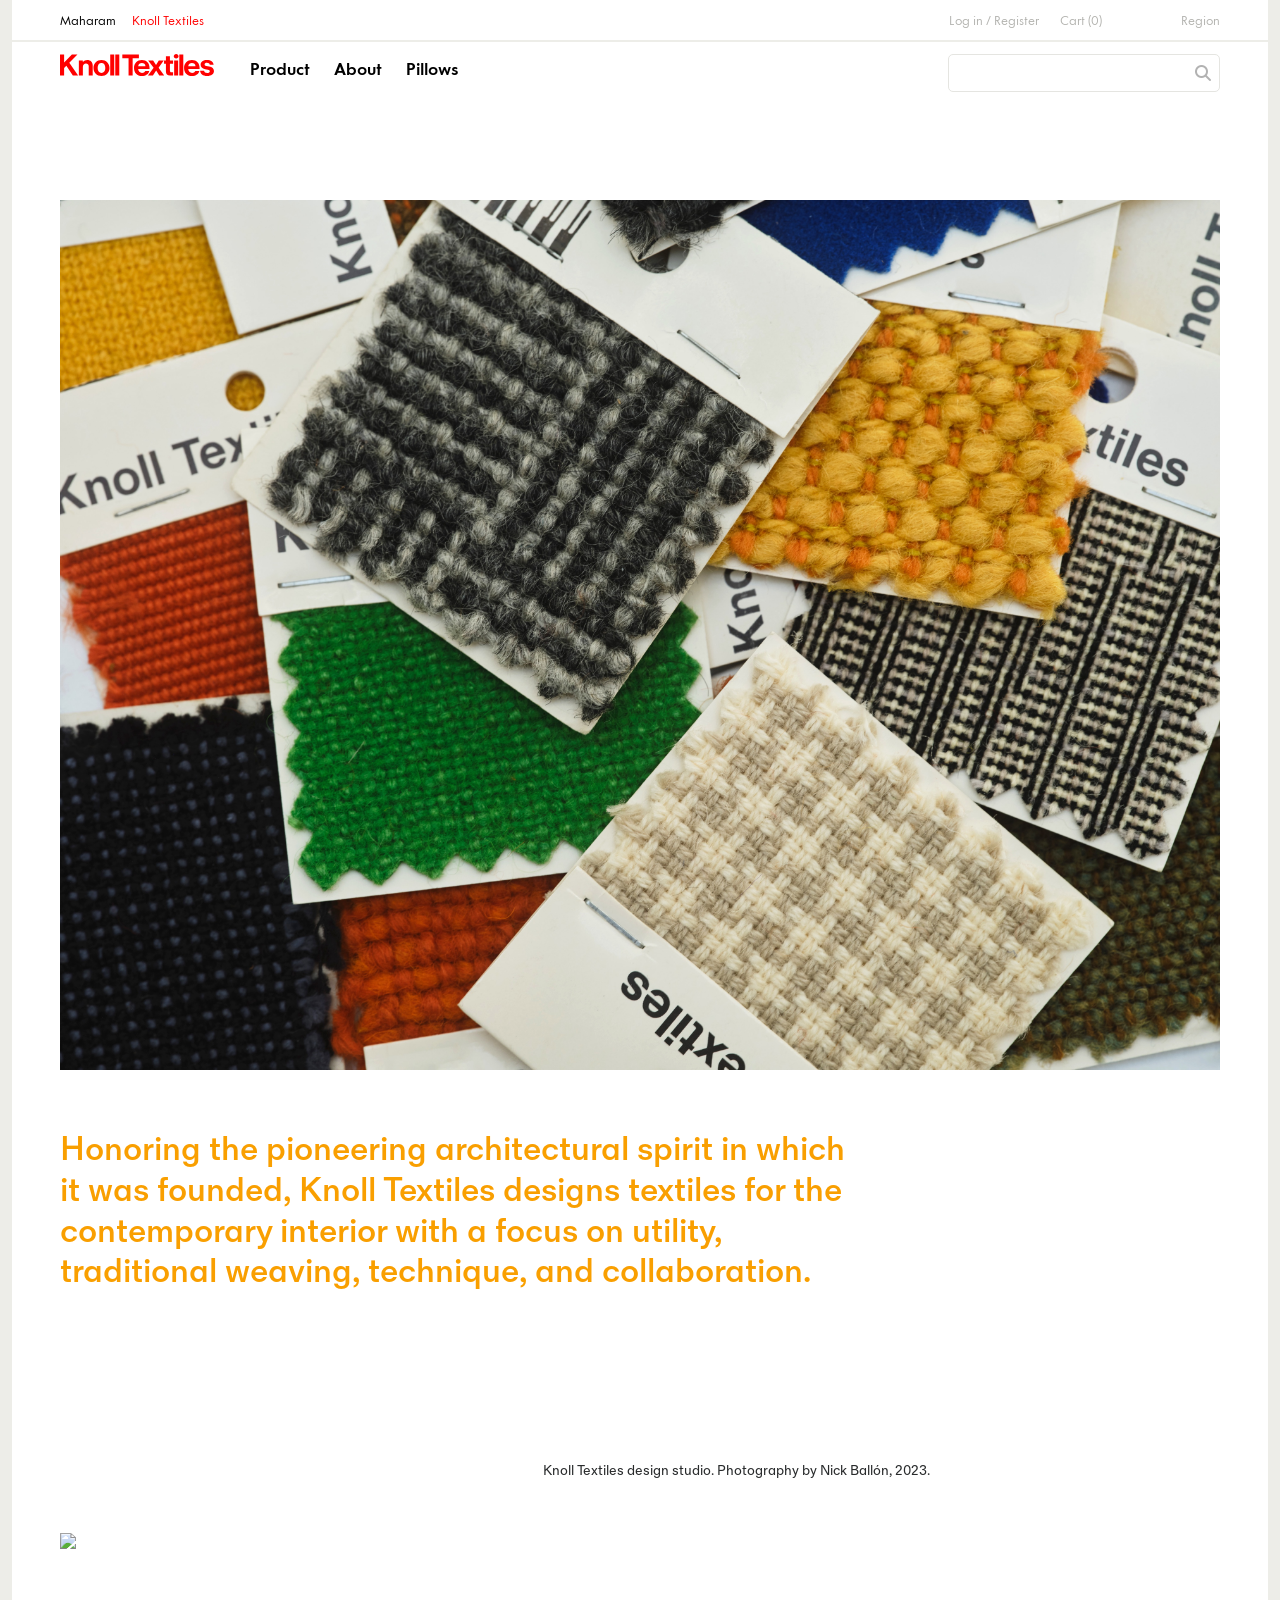
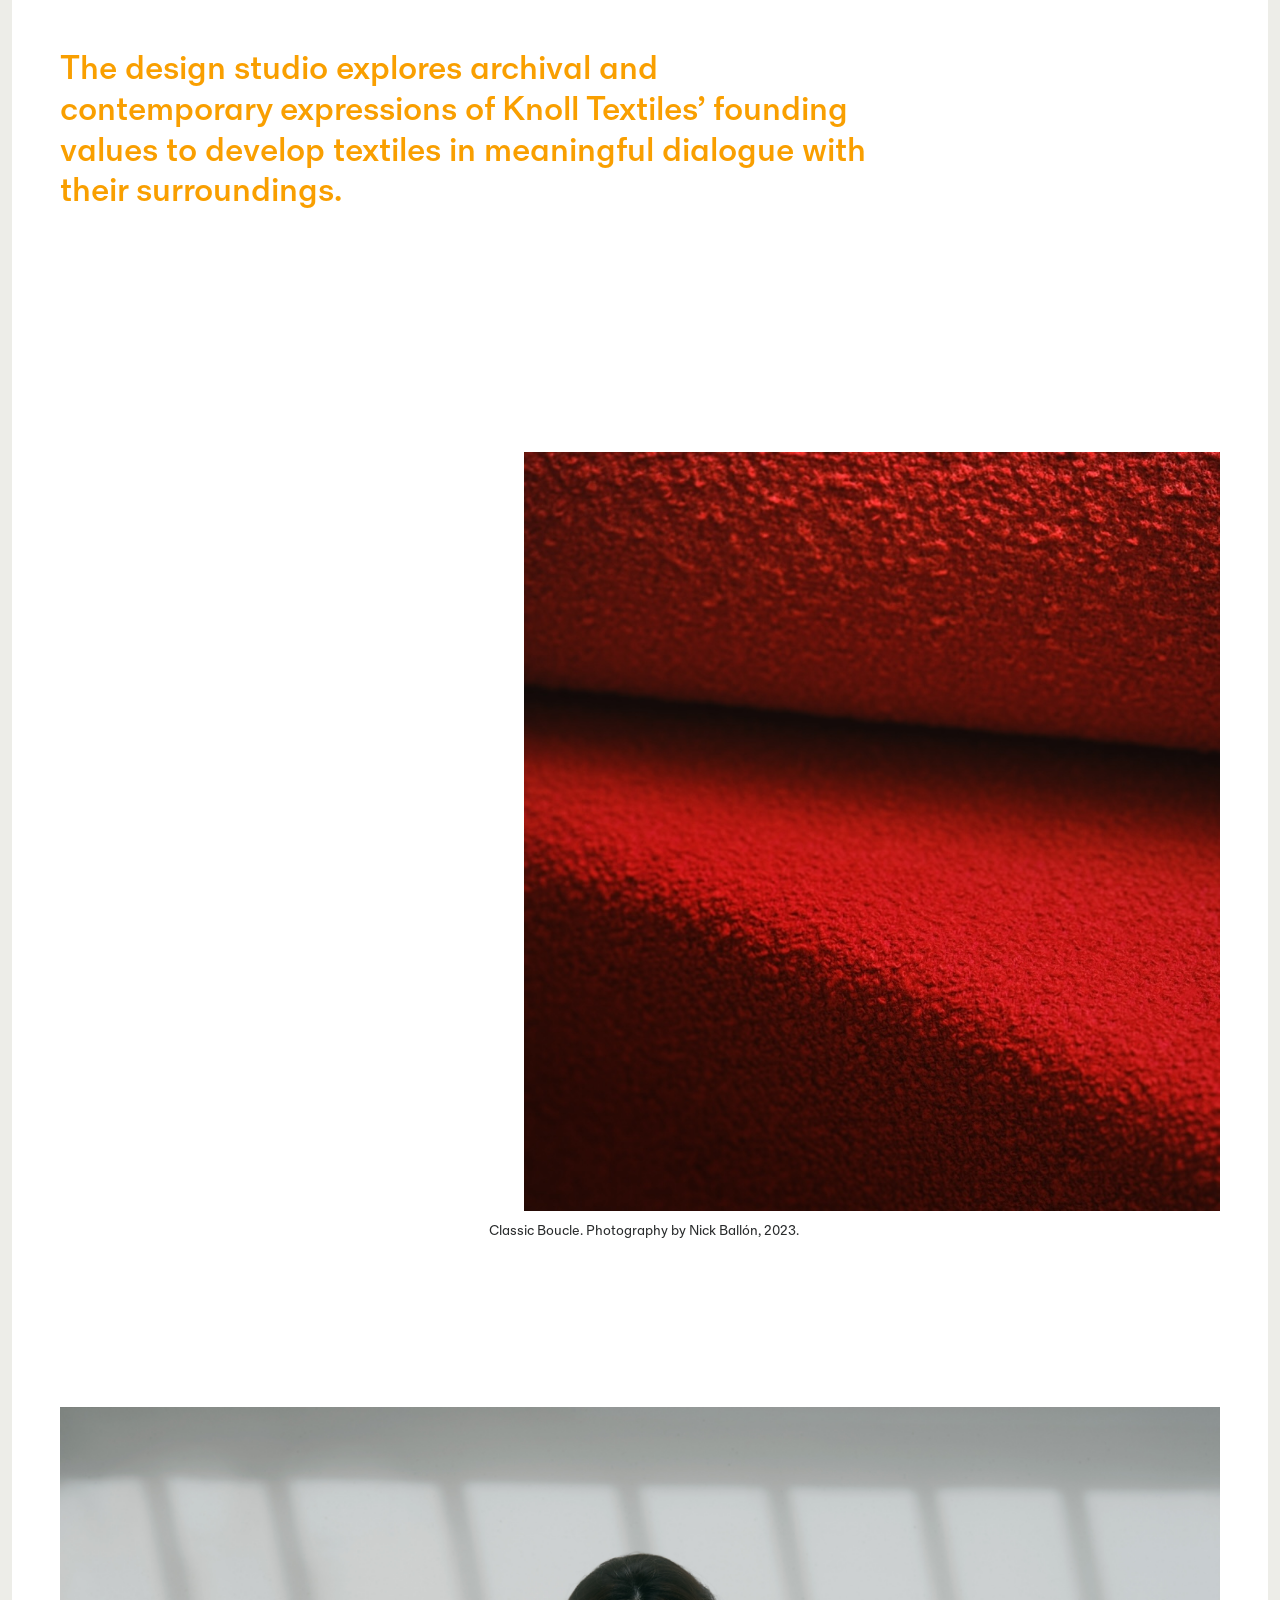
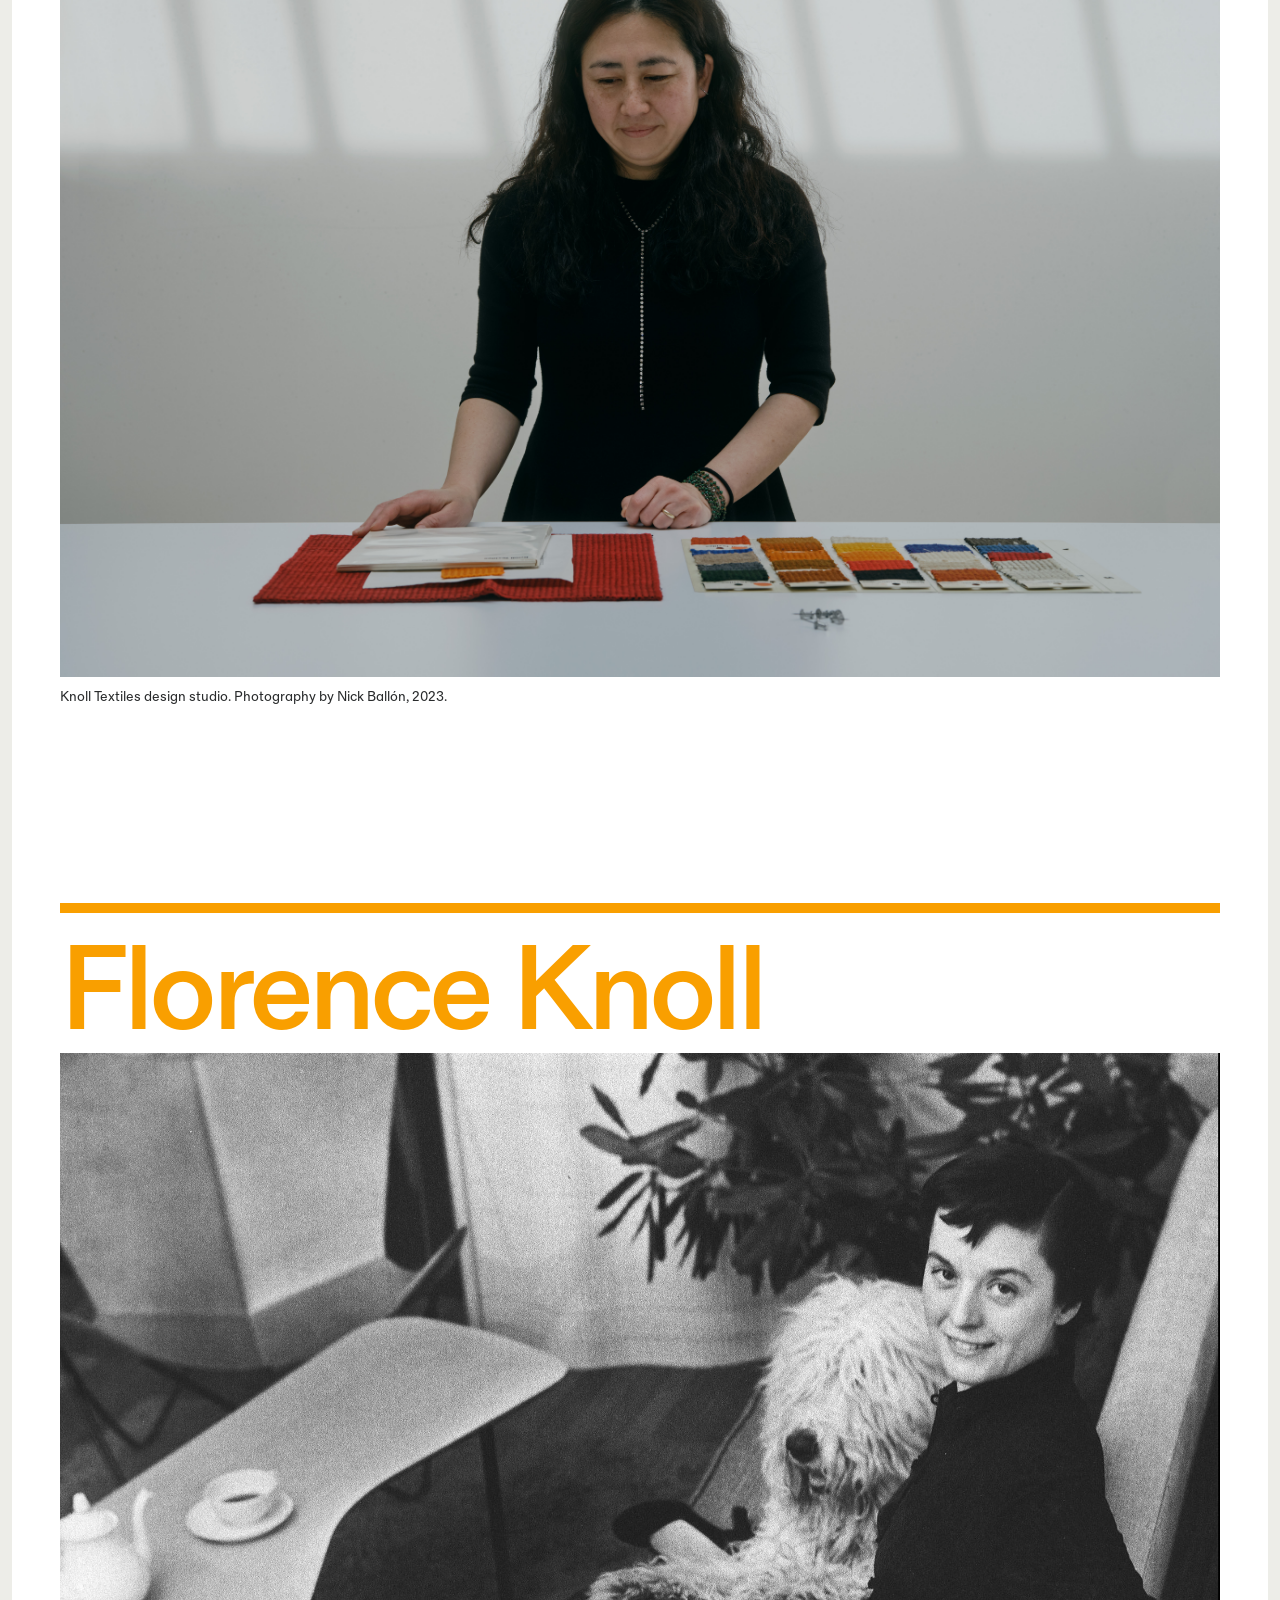
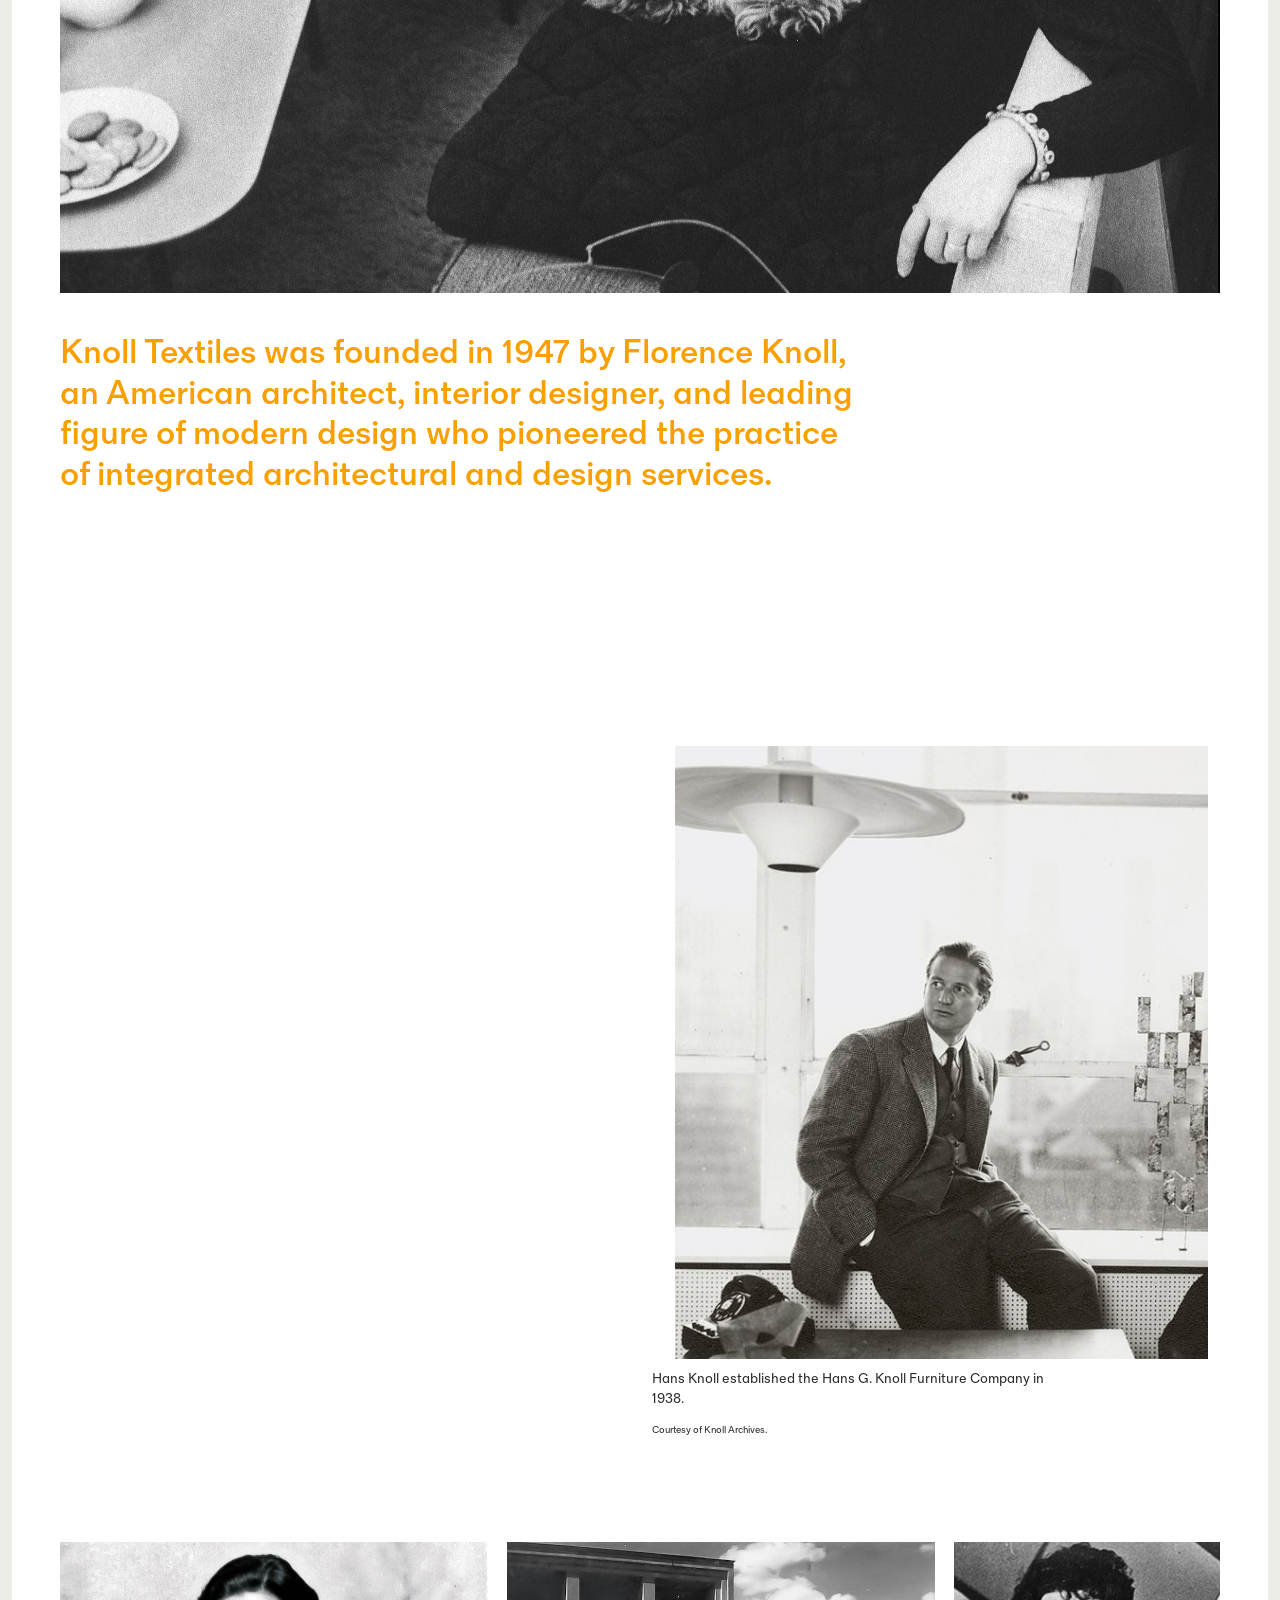
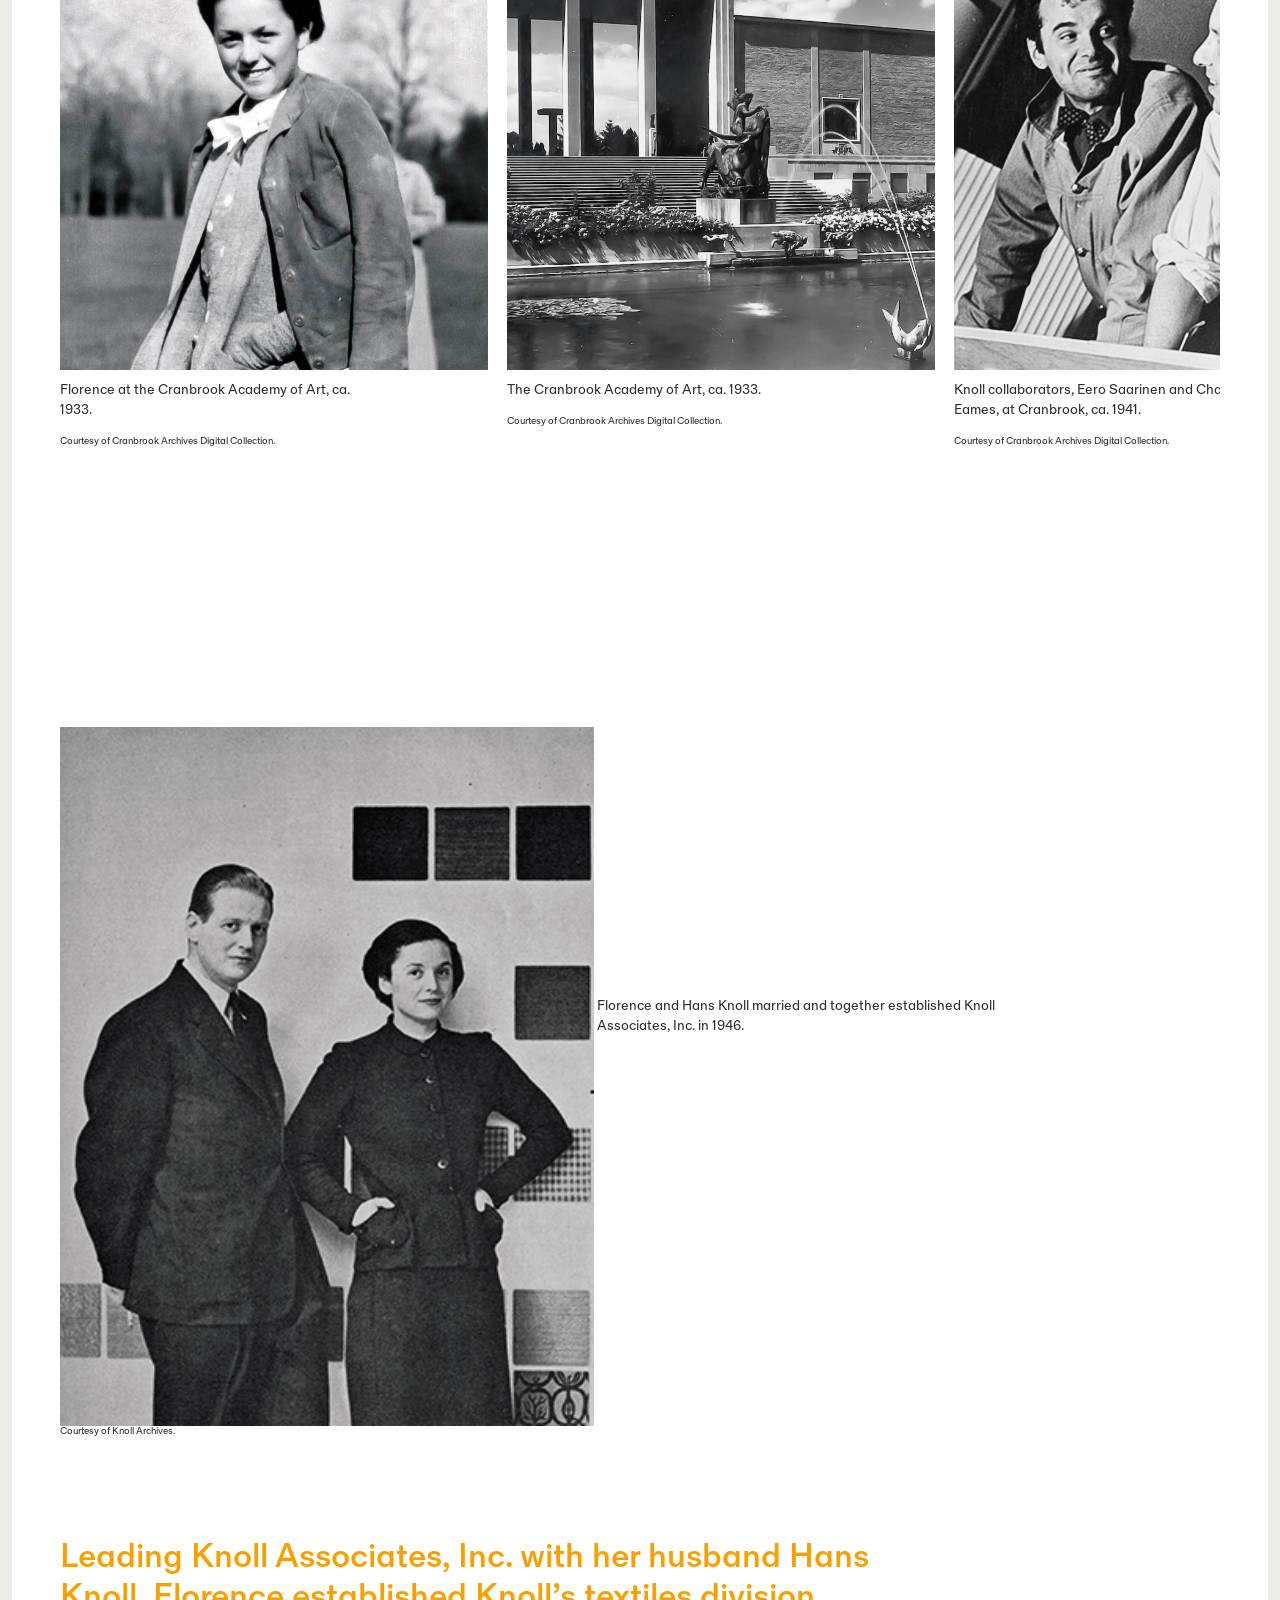
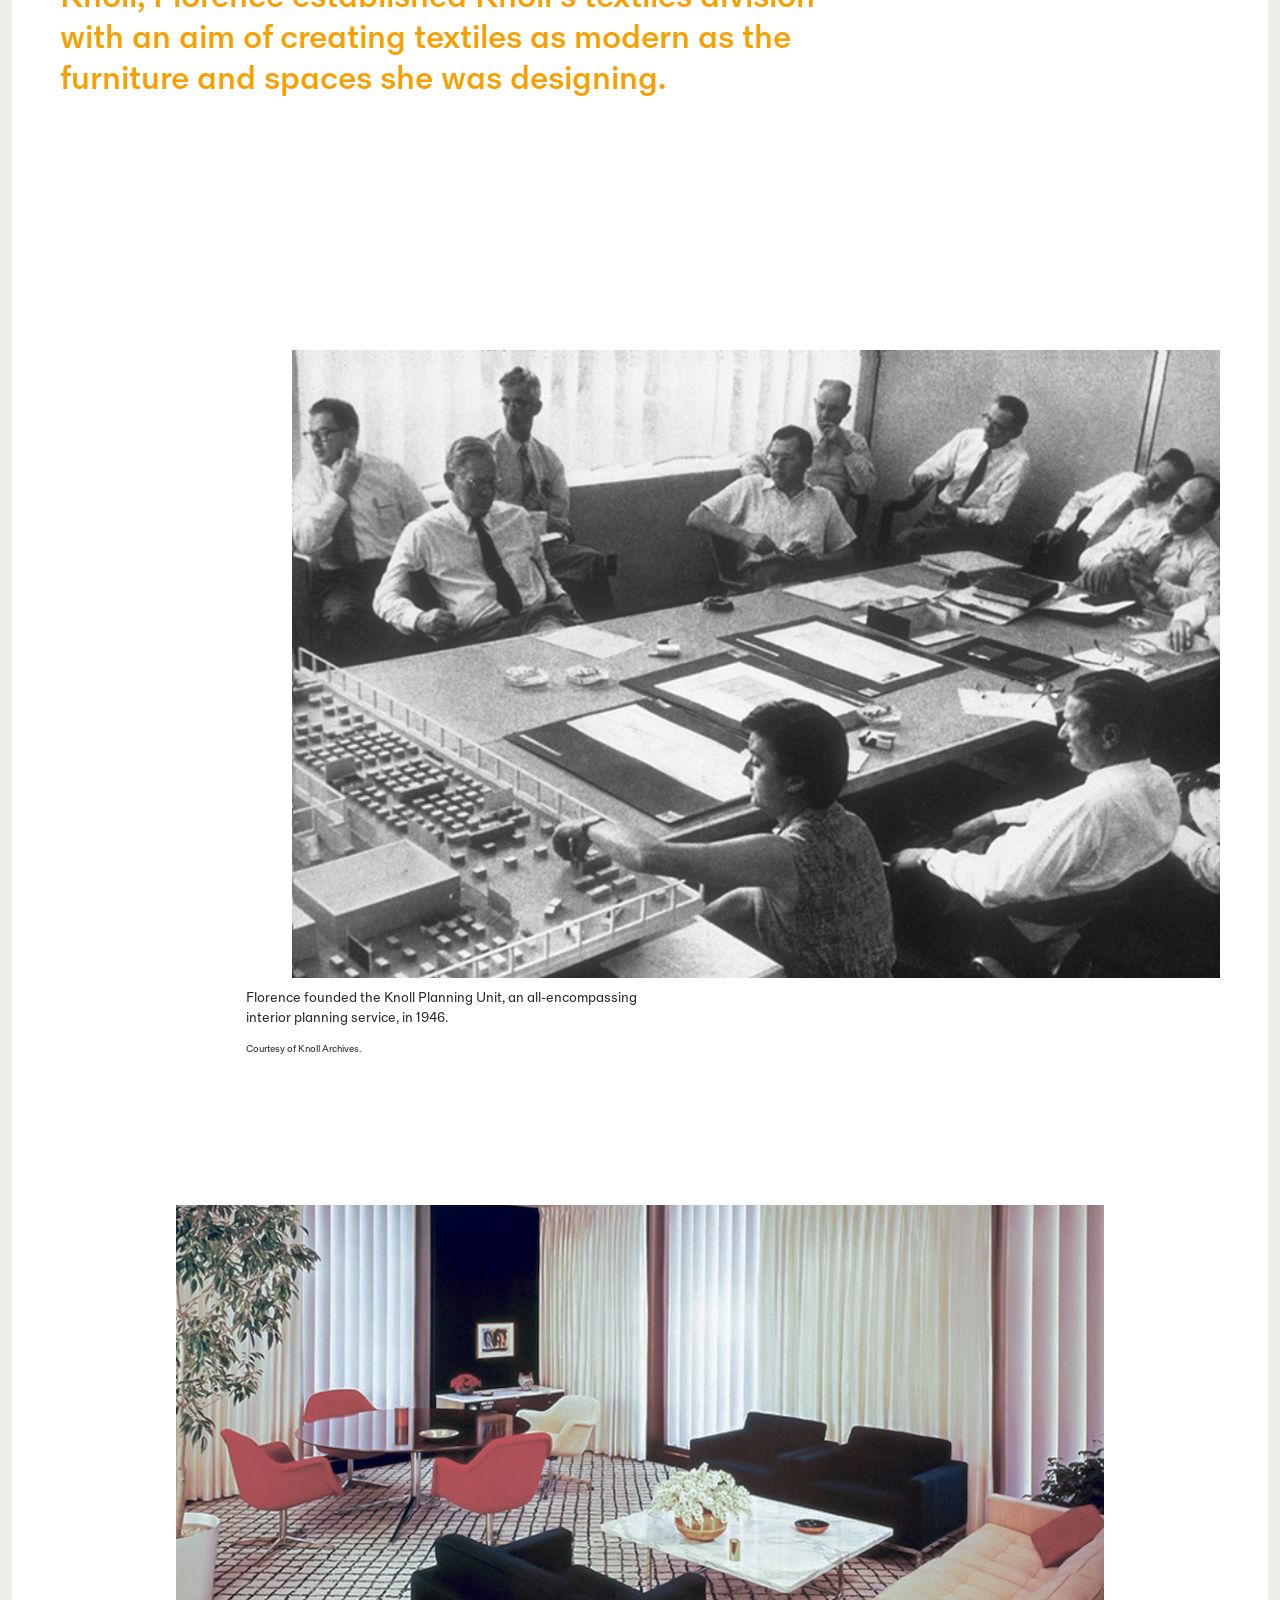
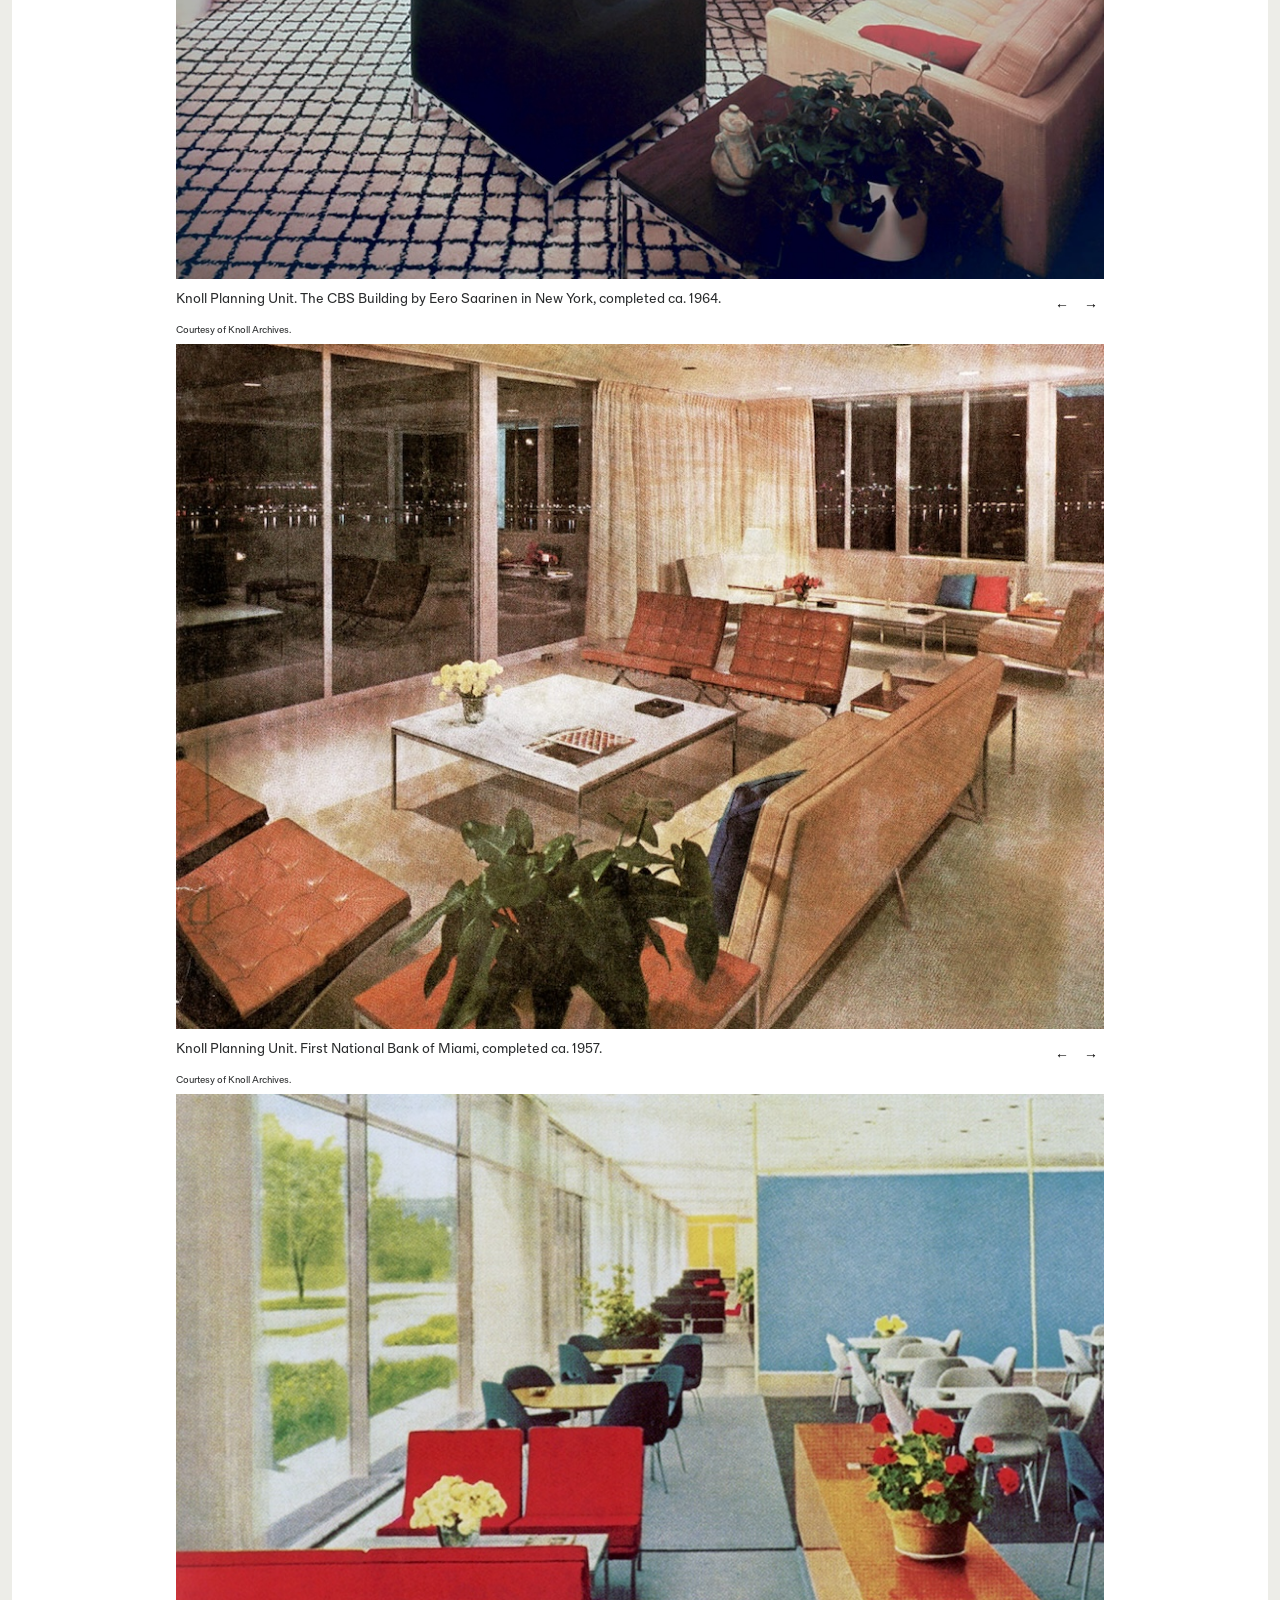
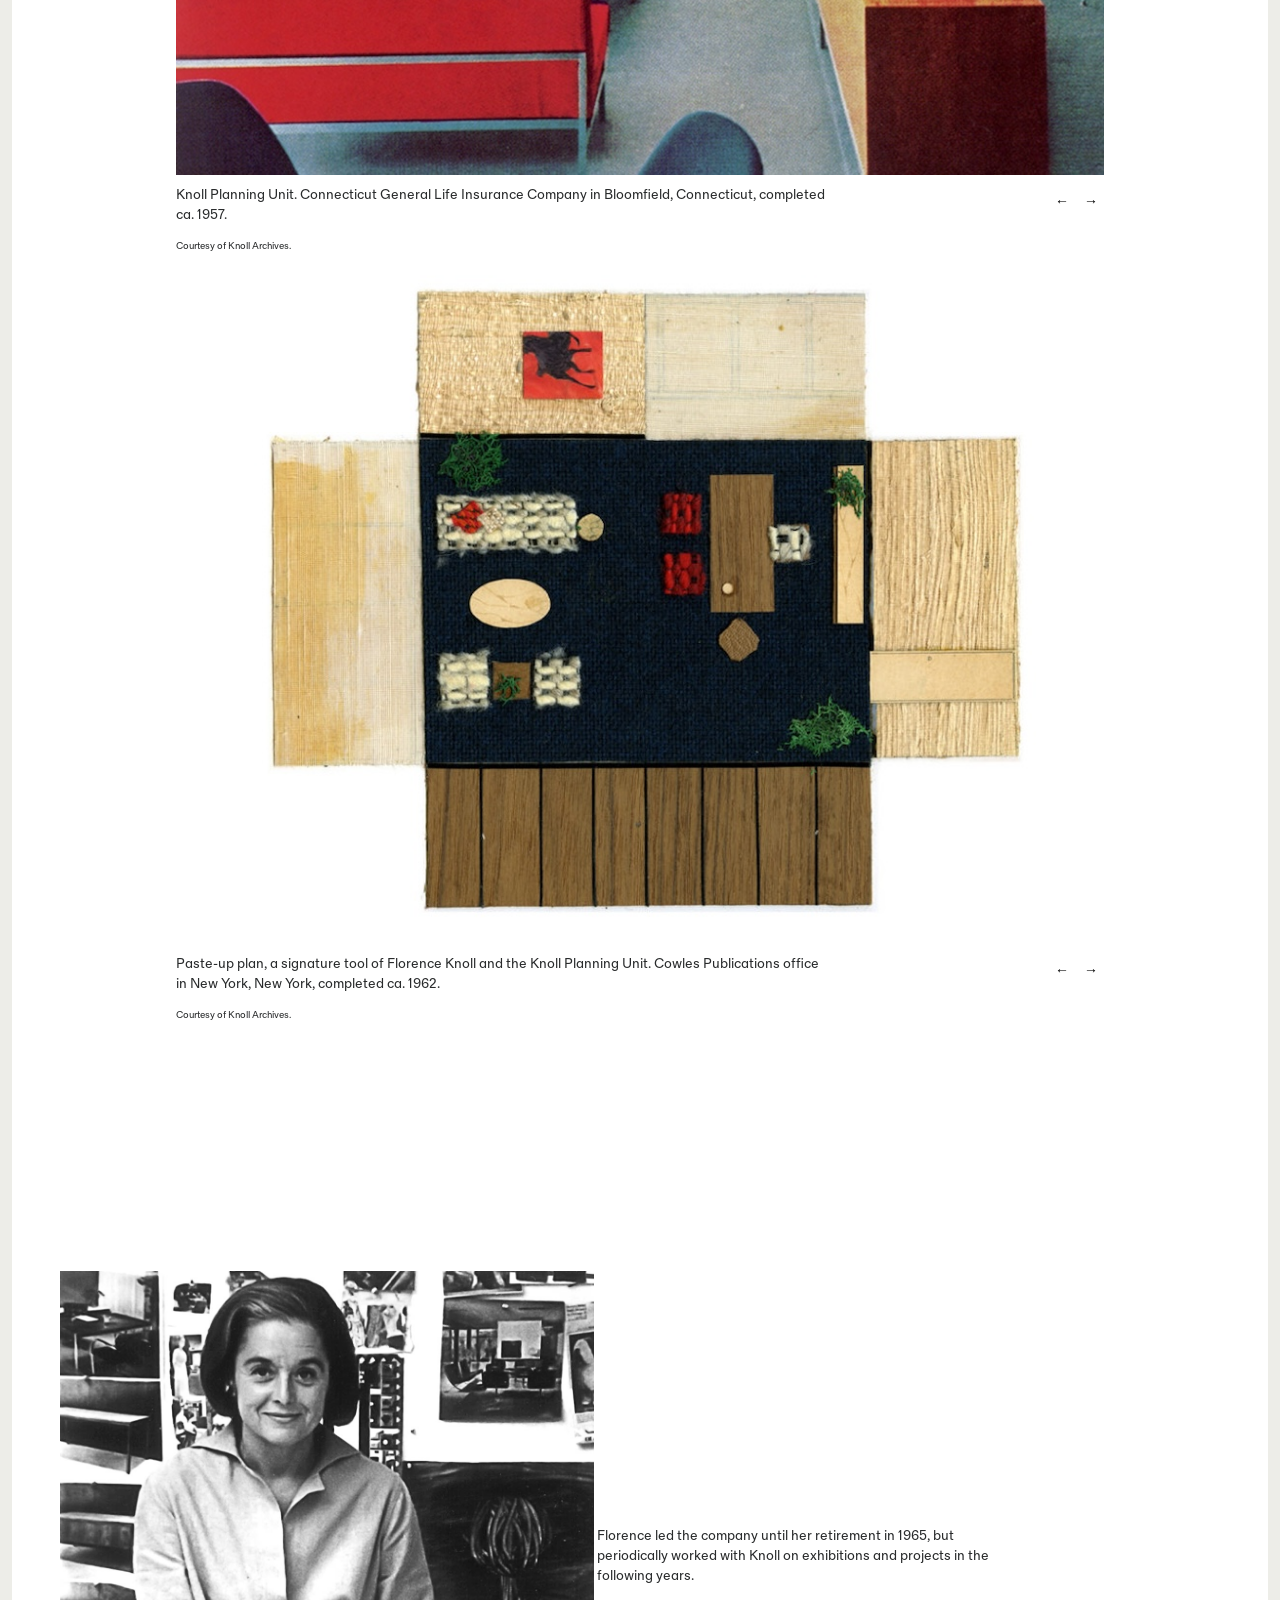
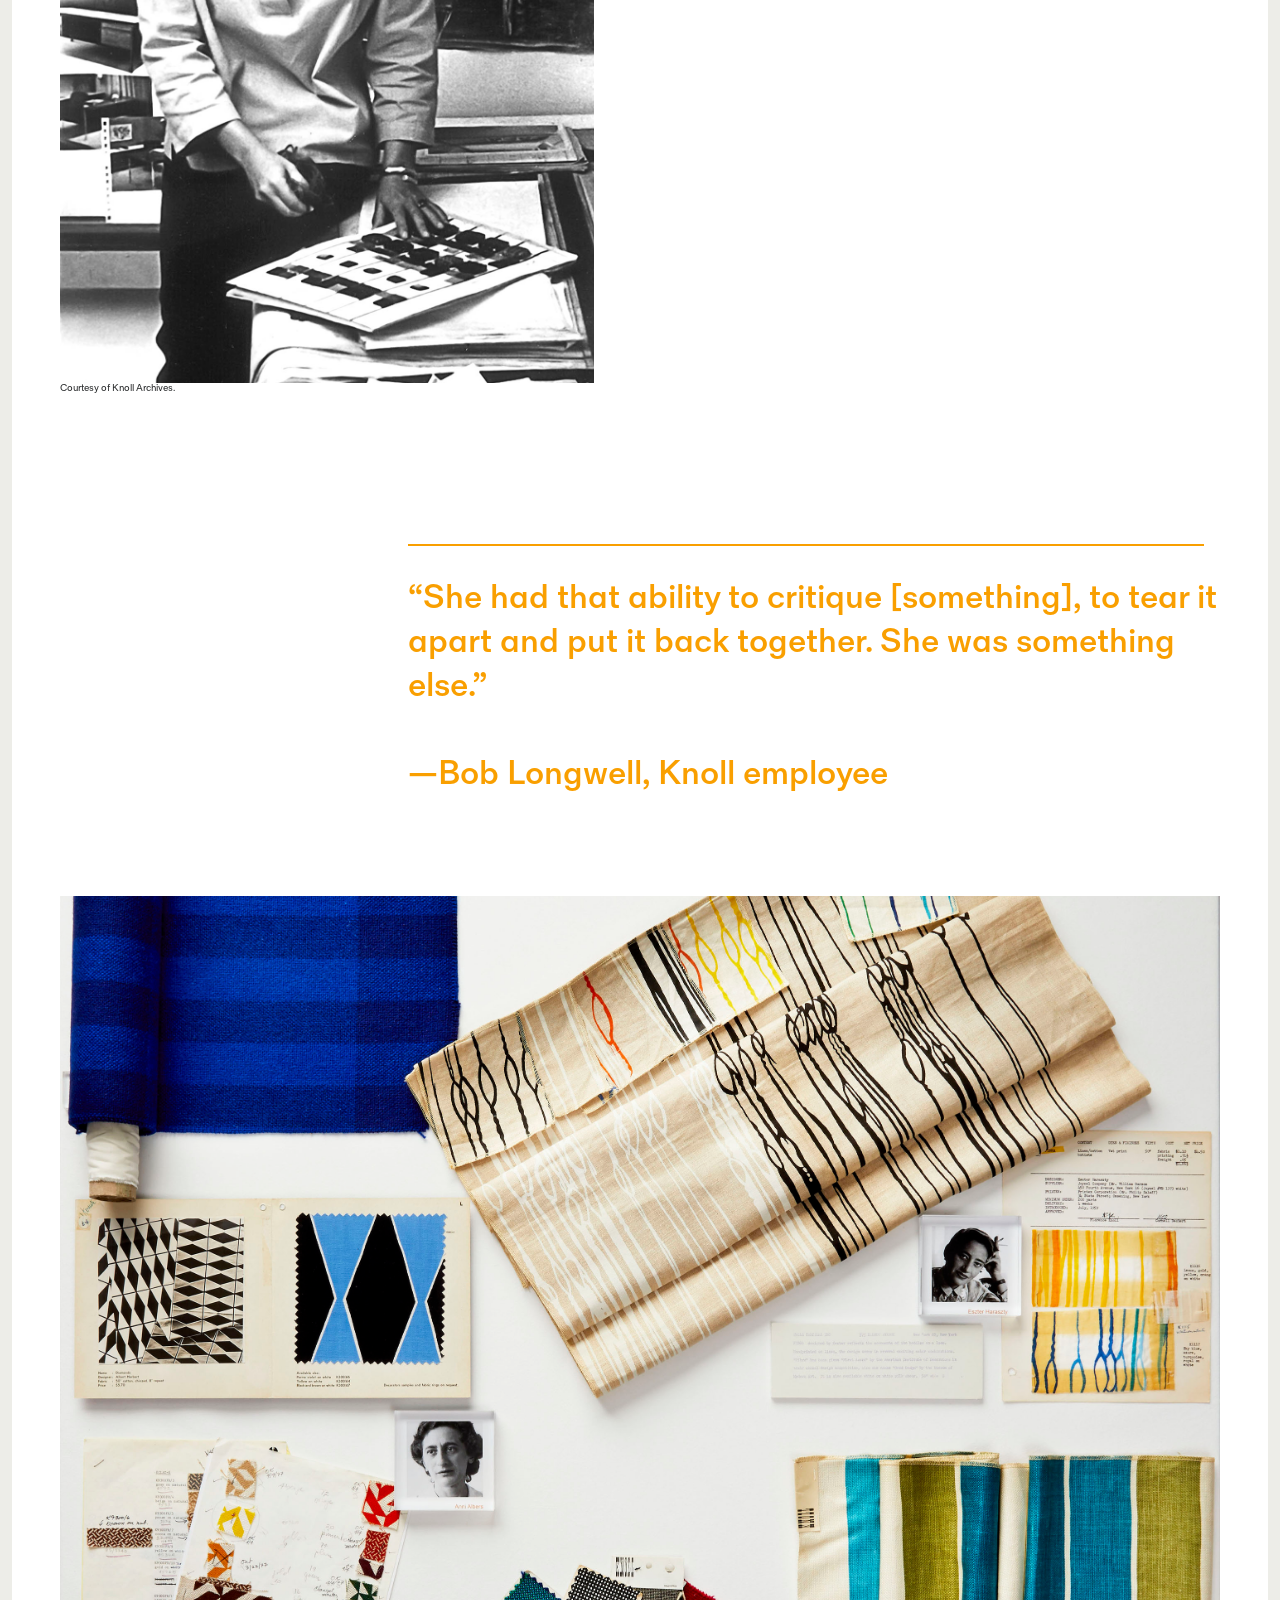
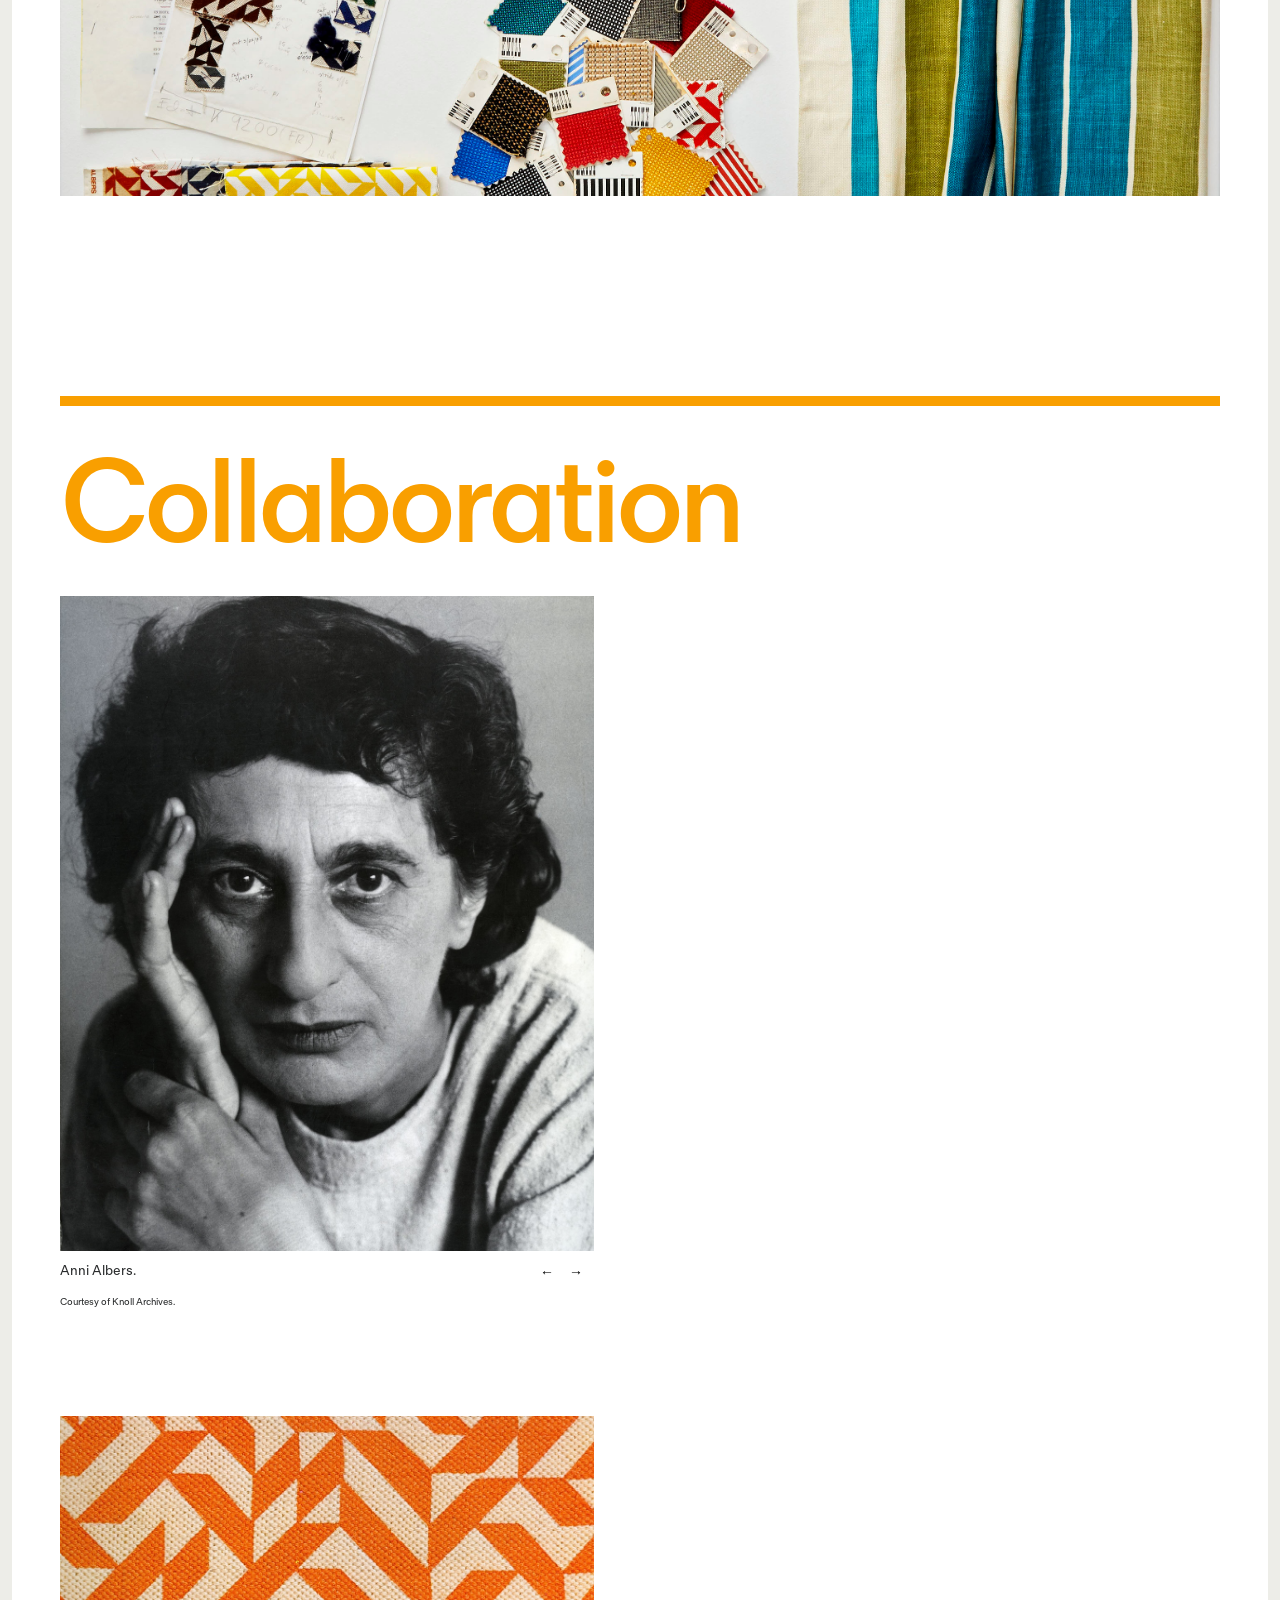
==== commit ce58743d: "Merge branch 'main' of https://github.com/kristinayou-maharam/kt-about-v3" ====
--- a/index.html
+++ b/index.html
@@ -717,7 +717,7 @@
 
             <div id="overlap-img" style="margin-top: -300px;">
             <img id="left-half-img" style="margin-top: 150px;" class="parallaxImage reveal-image" src="./images/fk-portrait-last.jpg">
-            <p id="caption"><h6>Courtesy of Knoll Archives.</h6></p>
+            <p id="caption">Florence Knoll.<h6>Courtesy of Knoll Archives.</h6></p>
             </div>
         
              
@@ -884,7 +884,7 @@
     scrollTrigger: {
         trigger:"#horizontal-img-scroll",
         start: "center center",
-        end: "+=340vw",
+        end: "+=600vh",
         scrub: true,
         pin: false,
         invalidateOnRefresh: true,
@@ -918,10 +918,10 @@
     
 
 ScrollReveal().reveal('#reveal-callout', {
-     duration: 2500
+     duration: 2000
     });
 ScrollReveal().reveal('.reveal-image', {
-     duration: 2500
+     duration: 2000
     });
 
 var parallax = document.getElementsByClassName('parallaxImage');
--- a/css/overviewstyles.css
+++ b/css/overviewstyles.css
@@ -433,7 +433,7 @@
 
   #horizontal-img-scroll{
     width: 100%;
-    height: 80vh;
+    height: 65vh;
     display: flex;
     flex-wrap: nowrap;
     position: relative;
@@ -456,7 +456,7 @@
 
   #horizontal-img-scroll-two{
     width: 100%;
-    height: 80vh;
+    height: 65vh;
     display: flex;
     flex-wrap: nowrap;
     position: relative;
@@ -465,13 +465,13 @@
   }
 
   #horizontal-img-scroll img{
-    width: 35vw;
+    height: 80%;
     display: inline-block;
     margin-right: 1.5vw;
   }
 
   #horizontal-img-scroll-two img{
-    width: 35vw;
+    width: 25vw;
     display: inline-block;
     margin-right: 1.5vw;
   }
@@ -485,6 +485,10 @@
 
   #full-width-carousel img{
     width: 100%;
+  }
+
+  #moma-carousel{
+    margin-top: -10vh;
   }
 
   #moma-carousel img{
@@ -559,7 +563,7 @@
    position: absolute;
   }
 
-  .ktsection:nth-child(4) {
+  .js-sections:nth-child(1) {
     background-image: url(../images/KT_LegacyCollection_process4.jpg);
     background-size: cover;
    width: 100%;
@@ -569,7 +573,7 @@
    position: absolute;
   }
   
-  .ktsection:nth-child(5) {
+  .js-sections:nth-child(2) {
     background-image: url(../images/KT_LegacyCollection_process5.jpg);
     background-size: cover;
    width: 100%;
